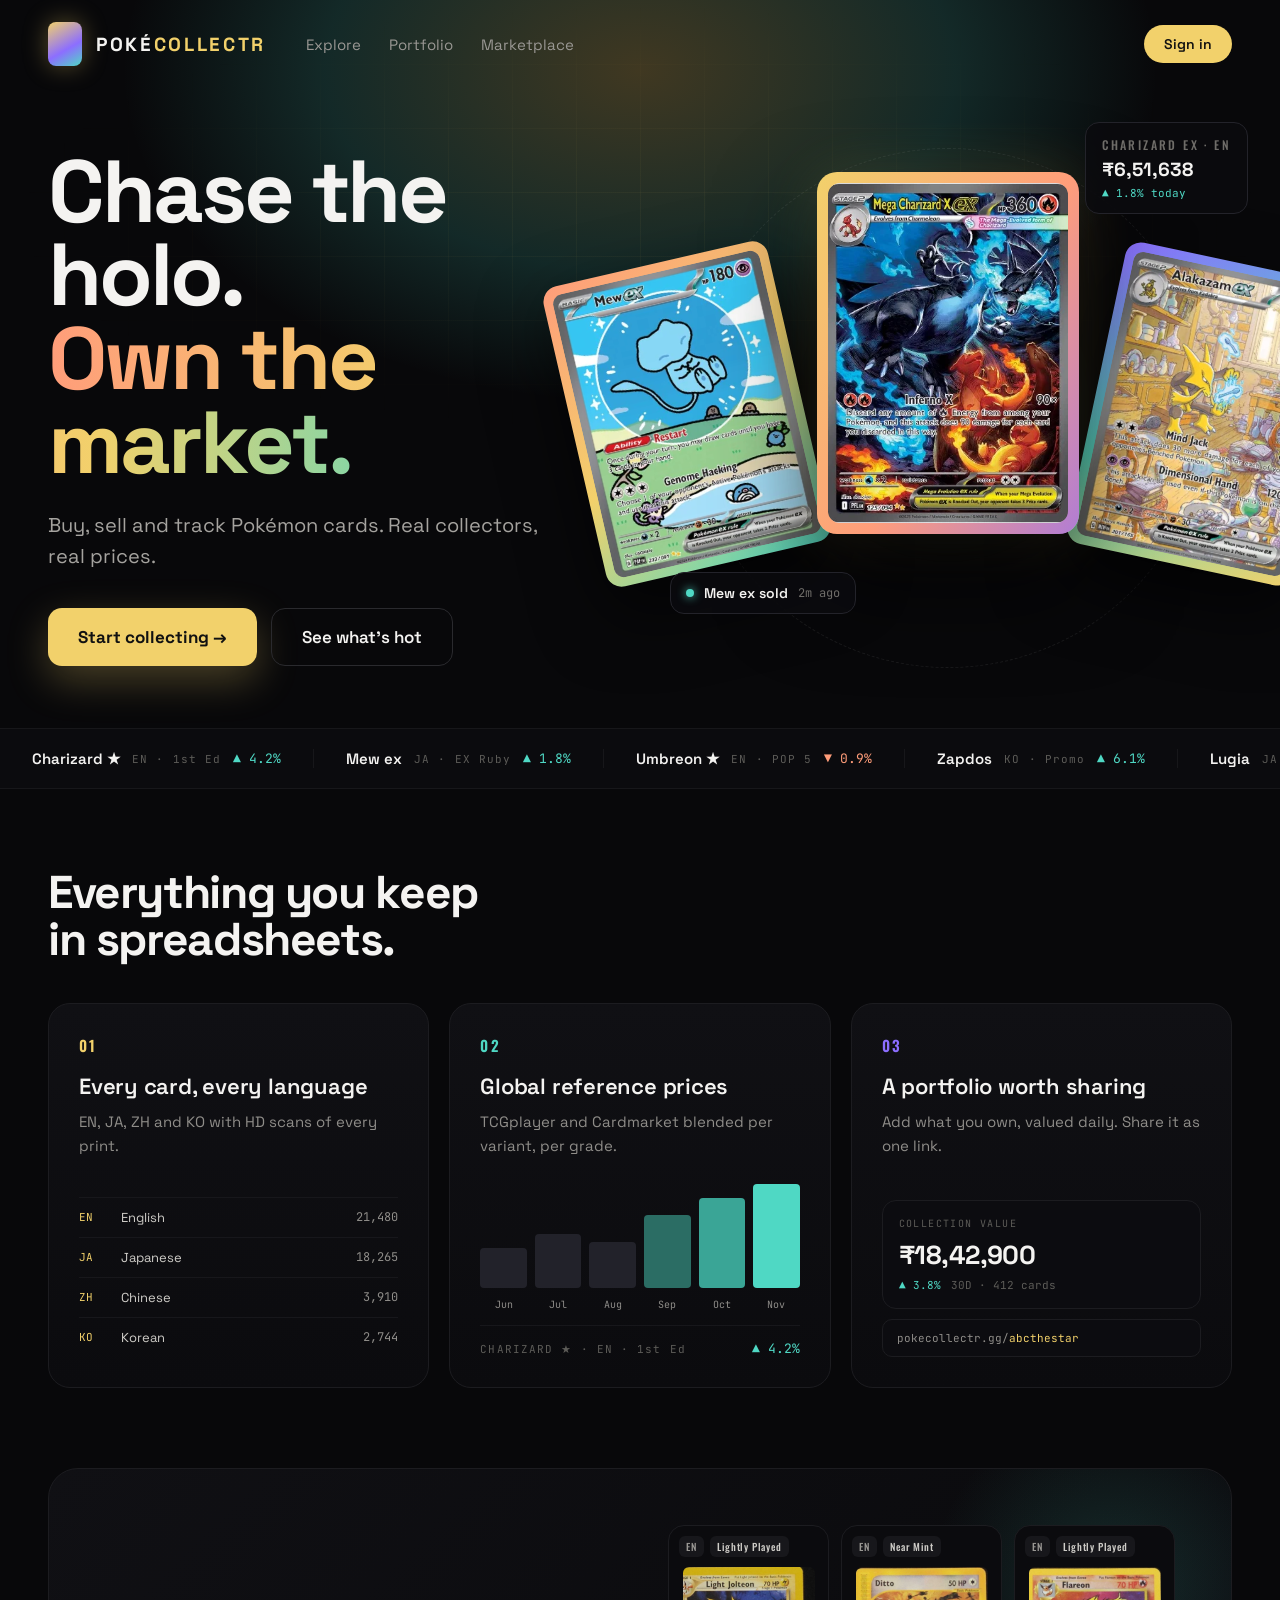
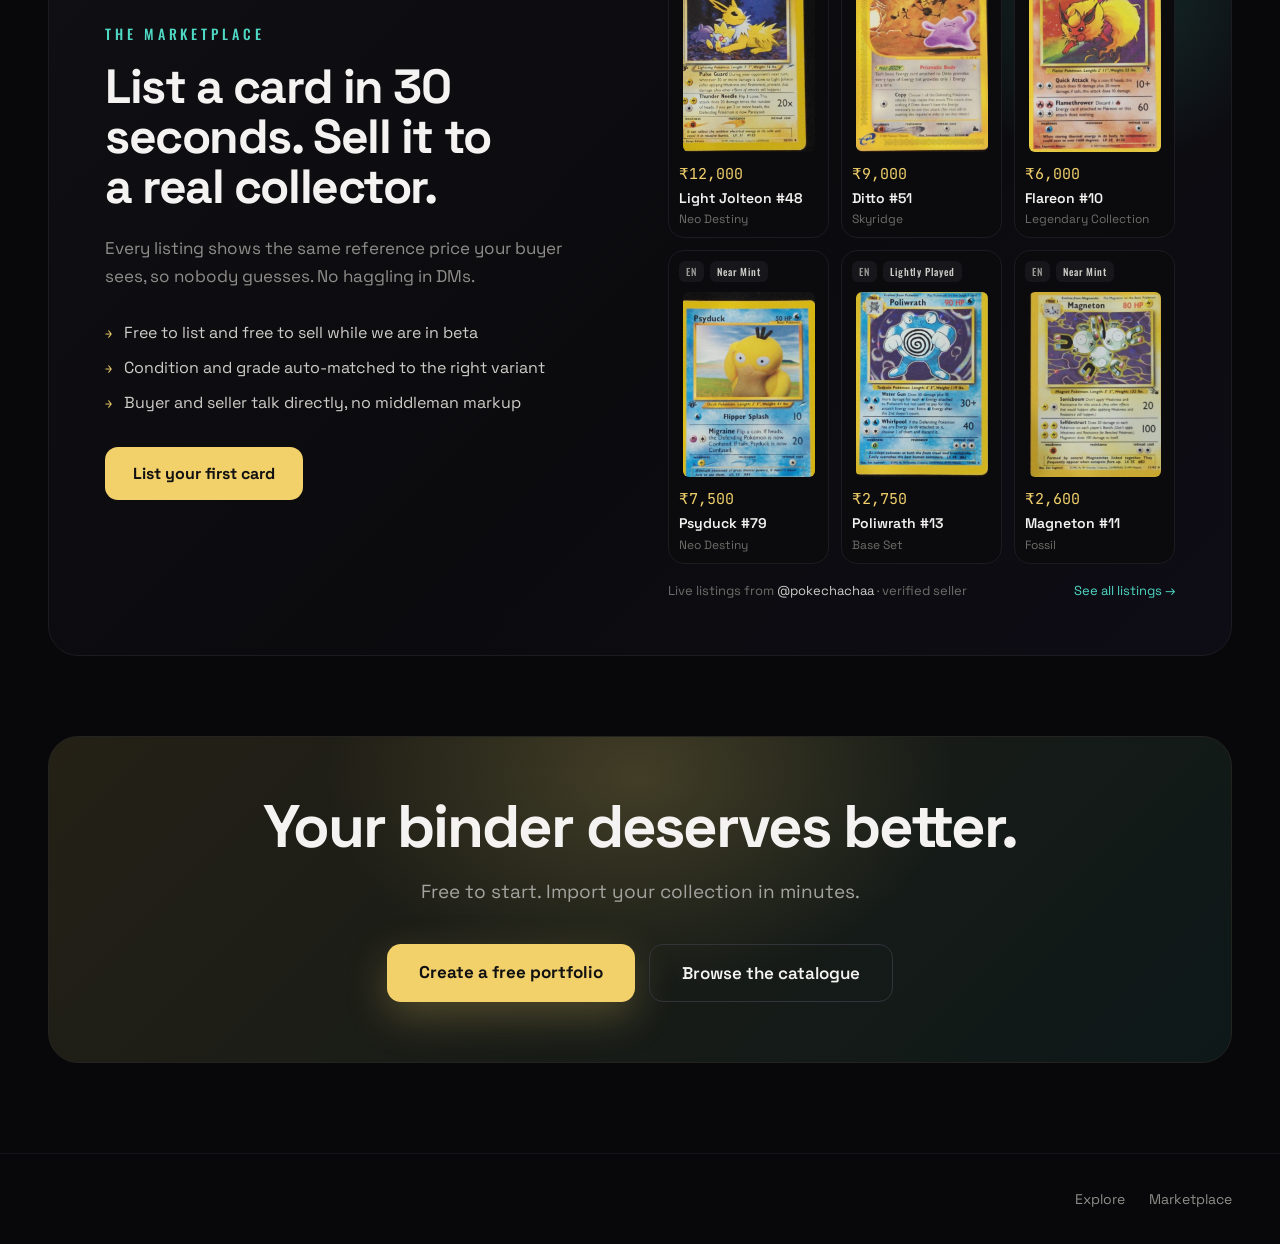
==== index.html @ d92ad9d3 "Add a redesigned Marketplace page and wire it into the site New marketplace.html/.css/.js: a signed-" ====
<!DOCTYPE html>
<html lang="en">
<head>
<meta charset="utf-8">
<meta name="viewport" content="width=device-width, initial-scale=1">
<title>PokéCollectr — Chase the holo. Own the market.</title>
<meta name="description" content="Buy, sell and track Pokémon cards. Real collectors, real prices.">
<link rel="preconnect" href="https://fonts.googleapis.com">
<link rel="preconnect" href="https://fonts.gstatic.com" crossorigin>
<link href="https://fonts.googleapis.com/css2?family=Space+Grotesk:wght@400;500;600;700&family=JetBrains+Mono:wght@400;500&family=Oswald:wght@400;500;600&display=swap" rel="stylesheet">
<link rel="stylesheet" href="styles.css">
</head>
<body>

<div class="page">

  <div class="hero-wrap">
    <div class="ambient-glow"></div>
    <div class="grid-overlay"></div>

    <header class="header">
      <div class="header-left">
        <a href="#explore" class="logo">
          <span class="logo-mark"></span>
          <span class="logo-text">POKÉ<span class="logo-accent">COLLECTR</span></span>
        </a>
        <nav class="nav">
          <a href="#explore" class="nav-link">Explore</a>
          <a href="#portfolio" class="nav-link">Portfolio</a>
          <a href="marketplace.html" class="nav-link">Marketplace</a>
        </nav>
      </div>
      <div class="header-right">
        <a href="marketplace.html" class="btn-signin">Sign in</a>
      </div>
    </header>

    <section class="hero">
      <div class="hero-copy">
        <h1 class="hero-title">
          Chase the holo.<br>
          <span class="holo-text">Own the market.</span>
        </h1>
        <p class="hero-tagline">Buy, sell and track Pokémon cards. Real collectors, real prices.</p>
        <div class="hero-ctas">
          <a href="marketplace.html" class="btn-hero-primary">Start collecting →</a>
          <a href="#pulse" class="btn-hero-secondary">See what's hot</a>
        </div>
      </div>

      <div class="hero-visual">
        <div class="hero-orb"></div>
        <div class="hero-ring"></div>

        <div class="card-fan">
          <div class="card-tilt card-left" data-tilt data-base="rotate(-13deg)">
            <div class="card-frame card-frame-left">
              <span class="card-sheen" data-sheen></span>
              <div class="card-art-wrap">
                <img class="card-art" src="assets/cards/mew-ex-hero-left.webp" alt="Mew ex card" loading="eager">
              </div>
            </div>
          </div>

          <div class="card-tilt card-right" data-tilt data-base="rotate(12deg)">
            <div class="card-frame card-frame-right">
              <span class="card-sheen" data-sheen></span>
              <div class="card-art-wrap">
                <img class="card-art" src="assets/cards/alakazam-ex-hero-right.webp" alt="Alakazam ex card" loading="eager">
              </div>
            </div>
          </div>

          <div class="card-tilt card-center" data-tilt data-base="">
            <div class="card-frame card-frame-center">
              <span class="card-sheen" data-sheen></span>
              <div class="card-art-wrap">
                <img class="card-art card-art-center" src="assets/cards/charizard-ex-hero-center.webp" alt="Mega Charizard X ex card" loading="eager">
              </div>
            </div>
          </div>
        </div>

        <div class="price-tile">
          <span class="price-tile-label">CHARIZARD EX · EN</span>
          <span class="price-tile-value">₹6,51,638</span>
          <span class="price-tile-delta up">▲ 1.8% today</span>
        </div>

        <div class="sold-tile">
          <span class="sold-dot"></span>
          <span class="sold-text">Mew ex sold</span>
          <span class="sold-time">2m ago</span>
        </div>
      </div>
    </section>
  </div>

  <section id="pulse" class="ticker-section">
    <div class="ticker-track">
      <div class="ticker-set">
        <div class="ticker-item"><span class="ticker-name">Charizard ★</span><span class="ticker-meta">EN · 1st Ed</span><span class="ticker-delta up">▲ 4.2%</span></div>
        <div class="ticker-item"><span class="ticker-name">Mew ex</span><span class="ticker-meta">JA · EX Ruby</span><span class="ticker-delta up">▲ 1.8%</span></div>
        <div class="ticker-item"><span class="ticker-name">Umbreon ★</span><span class="ticker-meta">EN · POP 5</span><span class="ticker-delta down">▼ 0.9%</span></div>
        <div class="ticker-item"><span class="ticker-name">Zapdos</span><span class="ticker-meta">KO · Promo</span><span class="ticker-delta up">▲ 6.1%</span></div>
        <div class="ticker-item"><span class="ticker-name">Lugia</span><span class="ticker-meta">JA · Neo</span><span class="ticker-delta up">▲ 2.4%</span></div>
        <div class="ticker-item"><span class="ticker-name">Alakazam ex</span><span class="ticker-meta">EN · EX Sandstorm</span><span class="ticker-delta down">▼ 1.3%</span></div>
        <div class="ticker-item"><span class="ticker-name">Blastoise</span><span class="ticker-meta">EN · Base</span><span class="ticker-delta up">▲ 3.0%</span></div>
        <div class="ticker-item"><span class="ticker-name">Snorlax</span><span class="ticker-meta">JA · Jungle</span><span class="ticker-delta up">▲ 0.7%</span></div>
      </div>
      <div class="ticker-set" aria-hidden="true">
        <div class="ticker-item"><span class="ticker-name">Charizard ★</span><span class="ticker-meta">EN · 1st Ed</span><span class="ticker-delta up">▲ 4.2%</span></div>
        <div class="ticker-item"><span class="ticker-name">Mew ex</span><span class="ticker-meta">JA · EX Ruby</span><span class="ticker-delta up">▲ 1.8%</span></div>
        <div class="ticker-item"><span class="ticker-name">Umbreon ★</span><span class="ticker-meta">EN · POP 5</span><span class="ticker-delta down">▼ 0.9%</span></div>
        <div class="ticker-item"><span class="ticker-name">Zapdos</span><span class="ticker-meta">KO · Promo</span><span class="ticker-delta up">▲ 6.1%</span></div>
        <div class="ticker-item"><span class="ticker-name">Lugia</span><span class="ticker-meta">JA · Neo</span><span class="ticker-delta up">▲ 2.4%</span></div>
        <div class="ticker-item"><span class="ticker-name">Alakazam ex</span><span class="ticker-meta">EN · EX Sandstorm</span><span class="ticker-delta down">▼ 1.3%</span></div>
        <div class="ticker-item"><span class="ticker-name">Blastoise</span><span class="ticker-meta">EN · Base</span><span class="ticker-delta up">▲ 3.0%</span></div>
        <div class="ticker-item"><span class="ticker-name">Snorlax</span><span class="ticker-meta">JA · Jungle</span><span class="ticker-delta up">▲ 0.7%</span></div>
      </div>
    </div>
  </section>

  <section id="explore" class="features-section">
    <h2 class="section-title">Everything you keep in spreadsheets.</h2>

    <div class="features-grid">
      <div class="feature-card">
        <div class="feature-num feature-num-gold">01</div>
        <h3 class="feature-title">Every card, every language</h3>
        <p class="feature-desc">EN, JA, ZH and KO with HD scans of every print.</p>
        <div class="feature-body">
          <div class="lang-table">
            <div class="lang-row">
              <span class="lang-code gold">EN</span>
              <span class="lang-name">English</span>
              <span class="lang-count">21,480</span>
            </div>
            <div class="lang-row">
              <span class="lang-code gold">JA</span>
              <span class="lang-name">Japanese</span>
              <span class="lang-count">18,265</span>
            </div>
            <div class="lang-row">
              <span class="lang-code gold">ZH</span>
              <span class="lang-name">Chinese</span>
              <span class="lang-count">3,910</span>
            </div>
            <div class="lang-row lang-row-last">
              <span class="lang-code gold">KO</span>
              <span class="lang-name">Korean</span>
              <span class="lang-count">2,744</span>
            </div>
          </div>
        </div>
      </div>

      <div class="feature-card">
        <div class="feature-num feature-num-teal">02</div>
        <h3 class="feature-title">Global reference prices</h3>
        <p class="feature-desc">TCGplayer and Cardmarket blended per variant, per grade.</p>
        <div class="feature-body">
          <div class="chart-bars">
            <div class="chart-bar" style="height:38%;background:#22222a"></div>
            <div class="chart-bar" style="height:52%;background:#22222a"></div>
            <div class="chart-bar" style="height:44%;background:#22222a"></div>
            <div class="chart-bar" style="height:70%;background:#2b6d64"></div>
            <div class="chart-bar" style="height:86%;background:#3aa596"></div>
            <div class="chart-bar" style="height:100%;background:#4fd8c4"></div>
          </div>
          <div class="chart-labels">
            <div class="chart-label">Jun</div>
            <div class="chart-label">Jul</div>
            <div class="chart-label">Aug</div>
            <div class="chart-label">Sep</div>
            <div class="chart-label">Oct</div>
            <div class="chart-label">Nov</div>
          </div>
          <div class="chart-footer">
            <span class="chart-footer-name">CHARIZARD ★ · EN · 1st Ed</span>
            <span class="chart-footer-delta up">▲ 4.2%</span>
          </div>
        </div>
      </div>

      <div id="portfolio" class="feature-card">
        <div class="feature-num feature-num-violet">03</div>
        <h3 class="feature-title">A portfolio worth sharing</h3>
        <p class="feature-desc">Add what you own, valued daily. Share it as one link.</p>
        <div class="feature-body">
          <div class="portfolio-value-card">
            <div class="portfolio-label">COLLECTION VALUE</div>
            <div class="portfolio-value">₹18,42,900</div>
            <div class="portfolio-meta">
              <span class="portfolio-delta up">▲ 3.8%</span>
              <span class="portfolio-period">30D · 412 cards</span>
            </div>
          </div>
          <div class="portfolio-link">pokecollectr.gg/<span class="portfolio-link-user">abcthestar</span></div>
        </div>
      </div>
    </div>
  </section>

  <section id="market" class="market-section">
    <div class="market-panel">
      <div class="market-glow"></div>
      <div class="market-grid">
        <div class="market-copy">
          <div class="market-eyebrow">THE MARKETPLACE</div>
          <h2 class="market-title">List a card in 30 seconds. Sell it to a real collector.</h2>
          <p class="market-desc">Every listing shows the same reference price your buyer sees, so nobody guesses. No haggling in DMs.</p>
          <div class="market-points">
            <div class="market-point"><span class="market-arrow">→</span><span class="market-point-text">Free to list and free to sell while we are in beta</span></div>
            <div class="market-point"><span class="market-arrow">→</span><span class="market-point-text">Condition and grade auto-matched to the right variant</span></div>
            <div class="market-point"><span class="market-arrow">→</span><span class="market-point-text">Buyer and seller talk directly, no middleman markup</span></div>
          </div>
          <a href="marketplace.html" class="btn-market-cta">List your first card</a>
        </div>

        <div class="market-listings">
          <div class="listings-grid">
            <a href="marketplace.html" class="listing-card">
              <div class="listing-chips">
                <span class="listing-chip">EN</span>
                <span class="listing-chip listing-chip-cond">Lightly Played</span>
              </div>
              <div class="listing-art-wrap"><img src="assets/cards/jolteon.png" alt="Light Jolteon #48" class="listing-art"></div>
              <div class="listing-price">₹12,000</div>
              <div class="listing-name">Light Jolteon #48</div>
              <div class="listing-set">Neo Destiny</div>
            </a>
            <a href="marketplace.html" class="listing-card">
              <div class="listing-chips">
                <span class="listing-chip">EN</span>
                <span class="listing-chip listing-chip-cond">Near Mint</span>
              </div>
              <div class="listing-art-wrap"><img src="assets/cards/ditto.png" alt="Ditto #51" class="listing-art"></div>
              <div class="listing-price">₹9,000</div>
              <div class="listing-name">Ditto #51</div>
              <div class="listing-set">Skyridge</div>
            </a>
            <a href="marketplace.html" class="listing-card">
              <div class="listing-chips">
                <span class="listing-chip">EN</span>
                <span class="listing-chip listing-chip-cond">Lightly Played</span>
              </div>
              <div class="listing-art-wrap"><img src="assets/cards/flareon.png" alt="Flareon #10" class="listing-art"></div>
              <div class="listing-price">₹6,000</div>
              <div class="listing-name">Flareon #10</div>
              <div class="listing-set">Legendary Collection</div>
            </a>
            <a href="marketplace.html" class="listing-card">
              <div class="listing-chips">
                <span class="listing-chip">EN</span>
                <span class="listing-chip listing-chip-cond">Near Mint</span>
              </div>
              <div class="listing-art-wrap"><img src="assets/cards/psyduck.png" alt="Psyduck #79" class="listing-art"></div>
              <div class="listing-price">₹7,500</div>
              <div class="listing-name">Psyduck #79</div>
              <div class="listing-set">Neo Destiny</div>
            </a>
            <a href="marketplace.html" class="listing-card">
              <div class="listing-chips">
                <span class="listing-chip">EN</span>
                <span class="listing-chip listing-chip-cond">Lightly Played</span>
              </div>
              <div class="listing-art-wrap"><img src="assets/cards/poliwrath.png" alt="Poliwrath #13" class="listing-art"></div>
              <div class="listing-price">₹2,750</div>
              <div class="listing-name">Poliwrath #13</div>
              <div class="listing-set">Base Set</div>
            </a>
            <a href="marketplace.html" class="listing-card">
              <div class="listing-chips">
                <span class="listing-chip">EN</span>
                <span class="listing-chip listing-chip-cond">Near Mint</span>
              </div>
              <div class="listing-art-wrap"><img src="assets/cards/magneton.png" alt="Magneton #11" class="listing-art"></div>
              <div class="listing-price">₹2,600</div>
              <div class="listing-name">Magneton #11</div>
              <div class="listing-set">Fossil</div>
            </a>
          </div>
          <div class="listings-footer">
            <span>Live listings from <span class="listings-seller">@pokechachaa</span> · verified seller</span>
            <a href="marketplace.html" class="listings-link">See all listings →</a>
          </div>
        </div>
      </div>
    </div>
  </section>

  <section class="closing-section">
    <div class="closing-panel">
      <div class="closing-glow"></div>
      <h2 class="closing-title">Your binder deserves better.</h2>
      <p class="closing-desc">Free to start. Import your collection in minutes.</p>
      <div class="closing-ctas">
        <a href="#market" class="btn-closing-primary">Create a free portfolio</a>
        <a href="#explore" class="btn-closing-secondary">Browse the catalogue</a>
      </div>
    </div>
  </section>

  <footer class="footer">
    <div class="footer-links">
      <a href="#explore" class="footer-link">Explore</a>
      <a href="marketplace.html" class="footer-link">Marketplace</a>
    </div>
  </footer>
</div>

<script src="script.js"></script>
</body>
</html>
---- styles.css ----
html, body { margin: 0; padding: 0; background: #08080a; }
* { box-sizing: border-box; }
a { color: #f2d16b; text-decoration: none; }
a:hover { color: #ffe89a; }
::selection { background: #f2d16b; color: #111; }

@keyframes holo { 0% { background-position: 0% 50%; } 100% { background-position: 200% 50%; } }
@keyframes marquee { 0% { transform: translateX(0); } 100% { transform: translateX(-50%); } }
@keyframes floaty { 0%, 100% { transform: translateY(0); } 50% { transform: translateY(-14px); } }
@keyframes glowpulse { 0%, 100% { opacity: .45; } 50% { opacity: .9; } }
@keyframes spinslow { 0% { transform: rotate(0deg); } 100% { transform: rotate(360deg); } }

.page {
  background: #08080a;
  color: #f4f3f1;
  font-family: 'Space Grotesk', Helvetica, sans-serif;
  min-height: 100vh;
  overflow-x: hidden;
}

/* ---------- hero wrap ---------- */

.hero-wrap { position: relative; overflow: hidden; padding-bottom: 40px; }

.ambient-glow {
  position: absolute; top: -380px; left: 50%; transform: translateX(-50%);
  width: 1400px; height: 900px;
  background: radial-gradient(closest-side, rgba(242, 209, 107, .24), rgba(79, 216, 196, .16) 45%, transparent 74%);
  animation: glowpulse 7s ease-in-out infinite;
  pointer-events: none;
}

.grid-overlay {
  position: absolute; inset: 0;
  background-image:
    linear-gradient(rgba(242, 209, 107, .05) 1px, transparent 1px),
    linear-gradient(90deg, rgba(242, 209, 107, .05) 1px, transparent 1px);
  background-size: 64px 64px;
  mask-image: radial-gradient(closest-side at 50% 30%, #000, transparent);
  pointer-events: none;
}

/* ---------- header ---------- */

.header {
  position: relative; display: flex; align-items: center; justify-content: space-between;
  gap: 24px; padding: 22px 48px; max-width: 1440px; margin: 0 auto;
}

.header-left { display: flex; align-items: center; gap: 40px; }

.logo { display: flex; align-items: center; gap: 14px; color: #f4f3f1; }

.logo-mark {
  display: block; width: 34px; height: 44px; border-radius: 8px; flex: 0 0 auto;
  background: linear-gradient(150deg, #f2d16b, #8c6eff 60%, #4fd8c4);
  box-shadow: 0 0 24px rgba(242, 209, 107, .35);
}

.logo-text { font-size: 19px; font-weight: 700; letter-spacing: .14em; }
.logo-accent { color: #f2d16b; }

.nav { display: flex; gap: 28px; font-size: 15px; }
.nav-link { color: #9a9894; }
.nav-link:hover { color: #ffffff; }

.header-right { display: flex; align-items: center; gap: 14px; }

.btn-signin {
  padding: 10px 20px; border-radius: 999px; background: #f2d16b; color: #111111;
  font-weight: 600; font-size: 14px;
}
.btn-signin:hover, .btn-hero-primary:hover, .btn-market-cta:hover, .btn-closing-primary:hover {
  background: #ffe89a; color: #111111;
}

/* ---------- hero ---------- */

.hero {
  position: relative; max-width: 1440px; margin: 0 auto; padding: 40px 48px 0;
  display: grid; grid-template-columns: repeat(auto-fit, minmax(440px, 1fr)); gap: 48px; align-items: center;
}

.hero-title {
  margin: 0; font-size: 88px; line-height: .95; letter-spacing: -.035em; font-weight: 700;
  text-wrap: balance;
}

.holo-text {
  background: linear-gradient(90deg, #ff9d7a, #f2d16b 30%, #4fd8c4 62%, #8c6eff);
  background-size: 200% 100%;
  -webkit-background-clip: text; background-clip: text; color: transparent;
  animation: holo 6s linear infinite;
}

.hero-tagline {
  margin: 26px 0 0; max-width: 520px; font-size: 20px; line-height: 1.55; color: #a5a39f;
  text-wrap: pretty;
}

.hero-ctas { display: flex; gap: 14px; margin-top: 36px; flex-wrap: wrap; }

.btn-hero-primary {
  display: inline-flex; align-items: center; gap: 10px; padding: 17px 30px; border-radius: 14px;
  background: #f2d16b; color: #111111; font-size: 17px; font-weight: 700;
  box-shadow: 0 14px 40px rgba(242, 209, 107, .28);
  transition: transform .2s ease;
}
.btn-hero-primary:hover { transform: translateY(-2px); }

.btn-hero-secondary {
  display: inline-flex; align-items: center; padding: 17px 30px; border-radius: 14px;
  border: 1px solid #2a2a2e; color: #f4f3f1; font-size: 17px; font-weight: 600;
}
.btn-hero-secondary:hover { border-color: #5b5b62; color: #ffffff; }

/* ---------- hero visual / card fan ---------- */

.hero-visual { position: relative; height: 560px; display: flex; align-items: center; justify-content: center; }

.hero-orb {
  position: absolute; width: 420px; height: 420px; border-radius: 999px;
  background: radial-gradient(closest-side, rgba(79, 216, 196, .24), transparent 70%);
  filter: blur(10px);
}

.hero-ring {
  position: absolute; width: 520px; height: 520px; border: 1px dashed rgba(255, 255, 255, .07);
  border-radius: 999px; animation: spinslow 60s linear infinite;
}

.card-fan { position: relative; width: 520px; height: 520px; perspective: 1200px; }

.card-tilt { position: absolute; transition: transform .35s ease; }
.card-left { left: -116px; top: 112px; width: 230px; transform: rotate(-13deg); }
.card-right { right: -116px; top: 112px; width: 230px; transform: rotate(12deg); }
.card-center { left: 50%; top: 24px; width: 262px; margin-left: -131px; animation: floaty 6s ease-in-out infinite; z-index: 3; }

.card-frame {
  position: relative; border-radius: 16px; padding: 9px;
  box-shadow: 0 30px 70px rgba(0, 0, 0, .65);
}
.card-frame-left { background: linear-gradient(150deg, #ff9d7a, #f2d16b, #4fd8c4); }
.card-frame-right { background: linear-gradient(150deg, #8c6eff, #4fd8c4, #f2d16b); }
.card-frame-center {
  border-radius: 20px; padding: 11px;
  background: linear-gradient(120deg, #f2d16b, #ff9d7a 25%, #8c6eff 55%, #4fd8c4);
  background-size: 220% 220%;
  animation: holo 7s linear infinite;
  box-shadow: 0 44px 100px rgba(0, 0, 0, .75), 0 0 60px rgba(242, 209, 107, .18);
}

.card-sheen {
  position: absolute; inset: 0; border-radius: 16px; pointer-events: none; opacity: 0;
  transition: opacity .3s ease;
  background: radial-gradient(220px circle at 50% 50%, rgba(255, 255, 255, .42), rgba(255, 255, 255, .06) 45%, transparent 70%);
  mix-blend-mode: soft-light;
}
.card-frame-center .card-sheen { border-radius: 20px; }

.card-art-wrap { position: relative; }
.card-art { display: block; width: 100%; height: 290px; object-fit: cover; border-radius: 10px; }
.card-art-center { height: 340px; border-radius: 12px; }

.price-tile {
  position: absolute; right: -16px; top: -6px; display: flex; flex-direction: column; gap: 4px;
  padding: 13px 16px; border-radius: 14px; border: 1px solid #23232a; background: rgba(11, 11, 14, .9);
  z-index: 4;
}
.price-tile-label { font-family: 'Oswald', sans-serif; font-weight: 500; font-size: 12px; letter-spacing: .2em; color: #6f6d69; }
.price-tile-value { font-size: 19px; font-weight: 700; }
.price-tile-delta { font-family: 'JetBrains Mono', monospace; font-size: 11px; }
.price-tile-delta.up { color: #4fd8c4; }

.sold-tile {
  position: absolute; left: 6px; bottom: 74px; display: flex; align-items: center; gap: 10px;
  padding: 11px 15px; border-radius: 14px; border: 1px solid #23232a; background: rgba(11, 11, 14, .9);
  animation: floaty 7s ease-in-out infinite; z-index: 4;
}
.sold-dot { width: 8px; height: 8px; border-radius: 99px; background: #4fd8c4; box-shadow: 0 0 10px #4fd8c4; }
.sold-text { font-size: 14px; font-weight: 600; }
.sold-time { font-family: 'JetBrains Mono', monospace; font-size: 12px; color: #6f6d69; }

/* ---------- ticker ---------- */

.ticker-section {
  position: relative; border-top: 1px solid #17171a; border-bottom: 1px solid #17171a;
  background: #0b0b0e; padding: 20px 0; overflow: hidden;
}
.ticker-track { display: flex; width: max-content; animation: marquee 38s linear infinite; }
.ticker-set { display: flex; }
.ticker-item {
  display: flex; align-items: center; gap: 12px; padding: 0 32px; border-right: 1px solid #17171a;
  white-space: nowrap;
}
.ticker-name { font-size: 15px; font-weight: 600; }
.ticker-meta { font-family: 'JetBrains Mono', monospace; font-size: 11px; letter-spacing: .1em; color: #5d5c58; }
.ticker-delta { font-family: 'JetBrains Mono', monospace; font-size: 13px; }
.ticker-delta.up { color: #4fd8c4; }
.ticker-delta.down { color: #ff9d7a; }

/* ---------- features ---------- */

.features-section { max-width: 1440px; margin: 0 auto; padding: 80px 48px 0; }

.section-title {
  margin: 0; font-size: 46px; line-height: 1.02; letter-spacing: -.03em; max-width: 560px;
  text-wrap: balance;
}

.features-grid {
  display: grid; grid-template-columns: repeat(auto-fit, minmax(280px, 1fr)); gap: 20px;
  margin-top: 40px; align-items: stretch;
}

.feature-card {
  display: flex; flex-direction: column; padding: 30px; border-radius: 22px; border: 1px solid #1c1c20;
  background: linear-gradient(180deg, #101014, #0b0b0e);
  transition: border-color .25s ease, transform .25s ease;
}
.feature-card:hover { border-color: #3a3a42; transform: translateY(-4px); }

.feature-num { font-family: 'Oswald', sans-serif; font-weight: 600; font-size: 15px; letter-spacing: .16em; }
.feature-num-gold { color: #f2d16b; }
.feature-num-teal { color: #4fd8c4; }
.feature-num-violet { color: #8c6eff; }

.feature-title { margin: 16px 0 10px; font-size: 22px; font-weight: 600; letter-spacing: -.01em; }
.feature-desc { margin: 0 0 26px; font-size: 15px; line-height: 1.6; color: #8f8d89; max-width: 34ch; }

.feature-body { margin-top: auto; display: flex; flex-direction: column; justify-content: flex-end; min-height: 170px; }

.lang-table { border-top: 1px solid #17171b; }
.lang-row { display: flex; align-items: center; gap: 12px; padding: 11px 0; border-bottom: 1px solid #17171b; }
.lang-row-last { border-bottom: none; }
.lang-code { width: 30px; font-family: 'JetBrains Mono', monospace; font-size: 11px; }
.lang-code.gold { color: #f2d16b; }
.lang-name { flex: 1; font-size: 13px; color: #cfcdc8; }
.lang-count { font-family: 'JetBrains Mono', monospace; font-size: 12px; color: #8f8d89; }

.chart-bars { display: flex; align-items: flex-end; gap: 8px; height: 104px; }
.chart-bar { flex: 1; border-radius: 4px; }
.chart-labels { display: flex; gap: 8px; margin-top: 10px; }
.chart-label { flex: 1; text-align: center; font-family: 'JetBrains Mono', monospace; font-size: 10px; color: #8f8d89; }
.chart-footer {
  display: flex; align-items: baseline; gap: 8px; margin-top: 14px; padding-top: 14px;
  border-top: 1px solid #17171b;
}
.chart-footer-name { font-family: 'JetBrains Mono', monospace; font-size: 11px; letter-spacing: .1em; color: #5d5c58; }
.chart-footer-delta { font-family: 'JetBrains Mono', monospace; font-size: 13px; }
.chart-footer-delta.up { margin-left: auto; color: #4fd8c4; }

.portfolio-value-card { padding: 16px; border-radius: 14px; background: #0c0c10; border: 1px solid #1c1c20; }
.portfolio-label { font-family: 'JetBrains Mono', monospace; font-size: 10px; letter-spacing: .14em; color: #5d5c58; }
.portfolio-value { margin-top: 8px; font-size: 26px; font-weight: 700; letter-spacing: -.02em; }
.portfolio-meta { display: flex; align-items: center; gap: 10px; margin-top: 6px; }
.portfolio-delta { font-family: 'JetBrains Mono', monospace; font-size: 11px; }
.portfolio-delta.up { color: #4fd8c4; }
.portfolio-period { font-family: 'JetBrains Mono', monospace; font-size: 11px; color: #5d5c58; }

.portfolio-link {
  margin-top: 10px; padding: 11px 14px; border-radius: 10px; background: #0c0c10; border: 1px solid #1c1c20;
  font-family: 'JetBrains Mono', monospace; font-size: 11px; color: #8f8d89;
}
.portfolio-link-user { color: #f2d16b; }

/* ---------- marketplace ---------- */

.market-section { max-width: 1440px; margin: 0 auto; padding: 80px 48px 0; }

.market-panel {
  position: relative; overflow: hidden; border-radius: 30px; border: 1px solid #1c1c20;
  background: linear-gradient(135deg, #101014, #0b0b0e 55%, #0e0d16); padding: 56px;
}
.market-glow {
  position: absolute; right: -140px; top: -140px; width: 520px; height: 520px;
  background: radial-gradient(closest-side, rgba(79, 216, 196, .16), transparent 70%);
  pointer-events: none;
}
.market-grid {
  position: relative; display: grid; grid-template-columns: repeat(auto-fit, minmax(380px, 1fr));
  gap: 56px; align-items: center;
}

.market-eyebrow { font-family: 'Oswald', sans-serif; font-weight: 500; font-size: 14px; letter-spacing: .28em; color: #4fd8c4; }
.market-title { margin: 18px 0 0; font-size: 48px; line-height: 1.04; letter-spacing: -.03em; text-wrap: balance; }
.market-desc { margin: 22px 0 0; font-size: 17px; line-height: 1.65; color: #8f8d89; max-width: 480px; }

.market-points { display: flex; flex-direction: column; gap: 14px; margin-top: 32px; }
.market-point { display: flex; gap: 12px; align-items: baseline; }
.market-arrow { font-family: 'JetBrains Mono', monospace; font-size: 12px; color: #f2d16b; }
.market-point-text { font-size: 16px; color: #cfcdc8; }

.btn-market-cta {
  display: inline-flex; margin-top: 34px; padding: 16px 28px; border-radius: 13px;
  background: #f2d16b; color: #111111; font-weight: 700; font-size: 16px;
}

.listings-grid { display: grid; grid-template-columns: repeat(auto-fit, minmax(150px, 1fr)); gap: 12px; }

.listing-card {
  display: flex; flex-direction: column; border-radius: 16px; border: 1px solid #1c1c20;
  background: #0b0b0e; padding: 10px; color: #f4f3f1;
  transition: border-color .2s ease, transform .2s ease;
}
.listing-card:hover { border-color: #3a3a42; transform: translateY(-3px); color: #f4f3f1; }

.listing-chips { display: flex; align-items: center; gap: 6px; }
.listing-chip {
  padding: 3px 7px; border-radius: 6px; background: #17171b; font-family: 'Oswald', sans-serif;
  font-weight: 500; font-size: 10px; letter-spacing: .12em; color: #9a9894;
}
.listing-chip-cond { letter-spacing: .08em; color: #cfcdc8; }

.listing-art-wrap { margin: 10px 0 12px; display: flex; justify-content: center; }
.listing-art { display: block; width: 100%; max-width: 132px; height: auto; border-radius: 6px; }

.listing-price { font-family: 'JetBrains Mono', monospace; font-size: 15px; color: #f2d16b; }
.listing-name { margin-top: 6px; font-size: 14px; font-weight: 600; line-height: 1.25; }
.listing-set {
  margin-top: 4px; font-size: 12px; color: #6f6d69; white-space: nowrap; overflow: hidden;
  text-overflow: ellipsis;
}

.listings-footer {
  display: flex; align-items: center; justify-content: space-between; gap: 16px; margin-top: 18px;
  font-size: 13px; color: #6f6d69;
}
.listings-seller { color: #cfcdc8; }
.listings-link { color: #4fd8c4; }
.listings-link:hover { color: #8ff0e2; }

/* ---------- closing CTA ---------- */

.closing-section { max-width: 1440px; margin: 0 auto; padding: 80px 48px 90px; }

.closing-panel {
  position: relative; overflow: hidden; border-radius: 30px; padding: 60px 56px; text-align: center;
  background: linear-gradient(135deg, rgba(242, 209, 107, .12), rgba(79, 216, 196, .08));
  border: 1px solid #23231f;
}
.closing-glow {
  position: absolute; left: 50%; top: -260px; transform: translateX(-50%); width: 900px; height: 600px;
  background: radial-gradient(closest-side, rgba(242, 209, 107, .18), transparent 70%);
  pointer-events: none;
}
.closing-title { position: relative; margin: 0; font-size: 60px; line-height: 1; letter-spacing: -.035em; }
.closing-desc { position: relative; margin: 20px auto 0; max-width: 520px; font-size: 19px; line-height: 1.55; color: #a5a39f; }
.closing-ctas { position: relative; display: flex; gap: 14px; justify-content: center; margin-top: 38px; flex-wrap: wrap; }

.btn-closing-primary {
  padding: 17px 32px; border-radius: 14px; background: #f2d16b; color: #111111;
  font-weight: 700; font-size: 17px;
  box-shadow: 0 14px 40px rgba(242, 209, 107, .25);
}
.btn-closing-secondary {
  padding: 17px 32px; border-radius: 14px; border: 1px solid #33333a; color: #f4f3f1;
  font-weight: 600; font-size: 17px;
}
.btn-closing-secondary:hover { border-color: #666666; color: #ffffff; }

/* ---------- footer ---------- */

.footer {
  border-top: 1px solid #16161a; padding: 36px 48px; max-width: 1440px; margin: 0 auto;
  display: flex; justify-content: flex-end; align-items: center; gap: 24px; flex-wrap: wrap;
}
.footer-links { display: flex; gap: 24px; font-size: 14px; }
.footer-link { color: #8f8d89; }
.footer-link:hover { color: #ffffff; }

/* ========================================================= */
/* Responsive: tablet — stack the two-column grids            */
/* ========================================================= */

@media (max-width: 900px) {
  .header { padding: 20px 32px; }
  .hero { grid-template-columns: 1fr; padding: 32px 32px 0; gap: 36px; }
  .hero-title { font-size: 64px; }
  .features-section { padding: 64px 32px 0; }
  .market-section { padding: 64px 32px 0; }
  .market-panel { padding: 40px; }
  .market-grid { grid-template-columns: 1fr; gap: 40px; }
  .closing-section { padding: 64px 32px 76px; }
}

/* ========================================================= */
/* Responsive: phone — scale the card fan, tighten spacing     */
/* ========================================================= */

@media (max-width: 560px) {
  .header { flex-wrap: wrap; padding: 16px 18px; gap: 14px 0; }
  .header-left { display: contents; }
  .logo { order: 1; }
  .header-right { order: 2; }
  .logo-mark { width: 28px; height: 36px; }
  .logo-text { font-size: 15px; }
  .nav { order: 3; width: 100%; gap: 14px; font-size: 13px; }
  .btn-signin { padding: 9px 16px; font-size: 13px; }

  .hero { padding: 24px 18px 0; gap: 28px; }
  .hero-title { font-size: 40px; line-height: .98; }
  .hero-tagline { font-size: 16px; margin-top: 18px; max-width: 100%; }
  .hero-ctas { margin-top: 24px; }
  .btn-hero-primary, .btn-hero-secondary { padding: 14px 22px; font-size: 15px; }

  .hero-visual { height: 300px; }
  .hero-orb { width: 220px; height: 220px; }
  .hero-ring { width: 280px; height: 280px; }

  .card-fan { width: 280px; height: 280px; }
  .card-left { left: -56px; top: 58px; width: 118px; }
  .card-right { right: -56px; top: 58px; width: 118px; }
  .card-center { top: 10px; width: 134px; margin-left: -67px; }
  .card-frame { padding: 6px; border-radius: 11px; }
  .card-frame-center { padding: 7px; border-radius: 14px; }
  .card-art { height: 150px; border-radius: 7px; }
  .card-art-center { height: 176px; border-radius: 8px; }

  .price-tile { right: -4px; top: -8px; padding: 9px 11px; gap: 3px; }
  .price-tile-label { font-size: 10px; }
  .price-tile-value { font-size: 15px; }
  .price-tile-delta { font-size: 10px; }

  .sold-tile { left: 0; bottom: 34px; padding: 8px 11px; gap: 7px; }
  .sold-dot { width: 7px; height: 7px; }
  .sold-text { font-size: 12px; }
  .sold-time { font-size: 10px; }

  .ticker-item { padding: 0 20px; gap: 10px; }
  .ticker-name { font-size: 13px; }
  .ticker-meta { font-size: 10px; }
  .ticker-delta { font-size: 12px; }

  .features-section { padding: 48px 18px 0; }
  .section-title { font-size: 30px; }
  .features-grid { grid-template-columns: 1fr; gap: 16px; margin-top: 28px; }
  .feature-card { padding: 22px; }

  .market-section { padding: 48px 18px 0; }
  .market-panel { padding: 26px 20px; border-radius: 22px; }
  .market-title { font-size: 30px; }
  .market-desc { font-size: 15px; }
  .btn-market-cta { padding: 14px 22px; font-size: 15px; margin-top: 24px; }
  .listings-grid { grid-template-columns: repeat(auto-fit, minmax(120px, 1fr)); gap: 10px; }
  .listings-footer { flex-direction: column; align-items: flex-start; gap: 8px; }

  .closing-section { padding: 48px 18px 64px; }
  .closing-panel { padding: 40px 22px; border-radius: 22px; }
  .closing-title { font-size: 34px; }
  .closing-desc { font-size: 16px; }
  .closing-ctas { margin-top: 26px; }
  .btn-closing-primary, .btn-closing-secondary { padding: 14px 24px; font-size: 15px; }

  .footer { padding: 28px 18px; }
}
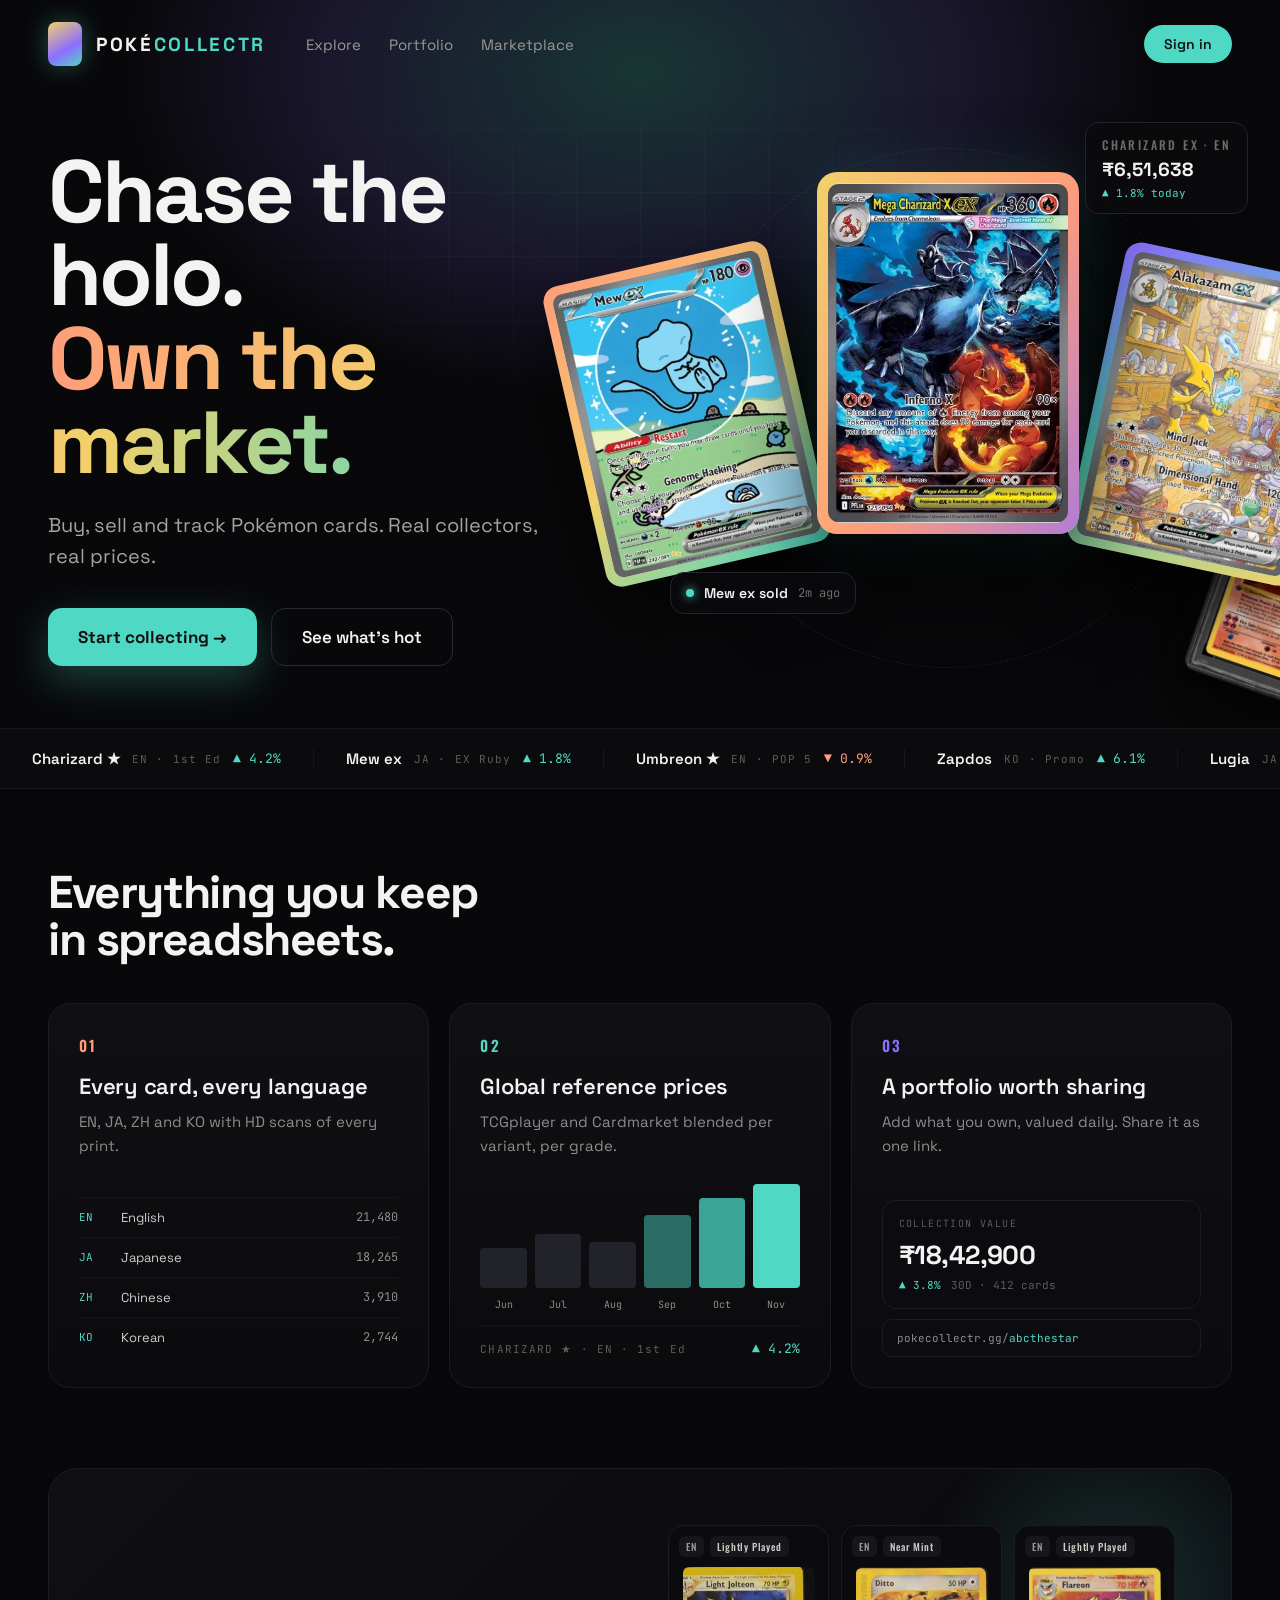
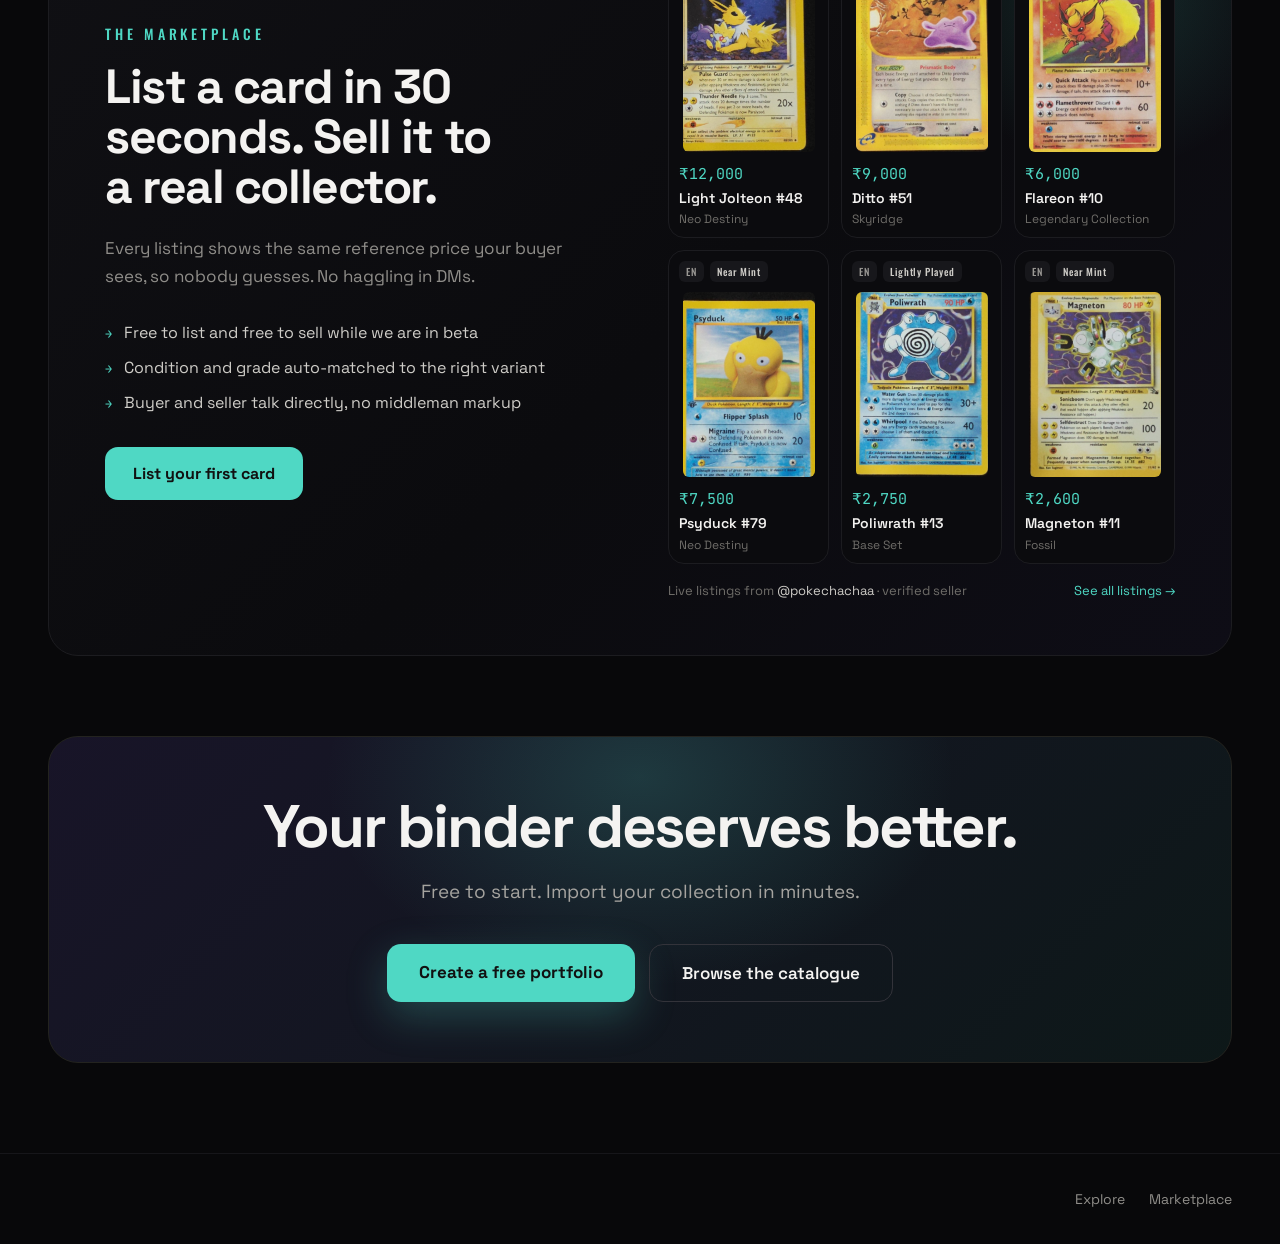
==== commit bdac3dab: "Add the 1999 Base Set Charizard PSA slab to the hero fan A 4th card, added (not replacing any of the" ====
--- a/index.html
+++ b/index.html
@@ -3,8 +3,9 @@
 <head>
 <meta charset="utf-8">
 <meta name="viewport" content="width=device-width, initial-scale=1">
-<title>PokéCollectr — Chase the holo. Own the market.</title>
+<title>PokéCollectr · Chase the holo. Own the market.</title>
 <meta name="description" content="Buy, sell and track Pokémon cards. Real collectors, real prices.">
+<link rel="icon" type="image/svg+xml" href="assets/icons/favicon.svg">
 <link rel="preconnect" href="https://fonts.googleapis.com">
 <link rel="preconnect" href="https://fonts.gstatic.com" crossorigin>
 <link href="https://fonts.googleapis.com/css2?family=Space+Grotesk:wght@400;500;600;700&family=JetBrains+Mono:wght@400;500&family=Oswald:wght@400;500;600&display=swap" rel="stylesheet">
@@ -53,6 +54,10 @@
         <div class="hero-ring"></div>
 
         <div class="card-fan">
+          <div class="card-tilt grail-card" data-tilt data-base="rotate(-24deg)">
+            <img class="grail-art" src="assets/cards/1999-pokemon-game-4-charizard-holo-gem-mt-10-1st-edition-94242.webp" alt="1999 Pokémon Game Charizard, Holo, 1st Edition, PSA 10 Gem Mint">
+          </div>
+
           <div class="card-tilt card-left" data-tilt data-base="rotate(-13deg)">
             <div class="card-frame card-frame-left">
               <span class="card-sheen" data-sheen></span>
--- a/styles.css
+++ b/styles.css
@@ -1,8 +1,8 @@
 html, body { margin: 0; padding: 0; background: #08080a; }
 * { box-sizing: border-box; }
-a { color: #f2d16b; text-decoration: none; }
-a:hover { color: #ffe89a; }
-::selection { background: #f2d16b; color: #111; }
+a { color: #4fd8c4; text-decoration: none; }
+a:hover { color: #8ff0e2; }
+::selection { background: #4fd8c4; color: #111; }
 
 @keyframes holo { 0% { background-position: 0% 50%; } 100% { background-position: 200% 50%; } }
 @keyframes marquee { 0% { transform: translateX(0); } 100% { transform: translateX(-50%); } }
@@ -25,7 +25,7 @@
 .ambient-glow {
   position: absolute; top: -380px; left: 50%; transform: translateX(-50%);
   width: 1400px; height: 900px;
-  background: radial-gradient(closest-side, rgba(242, 209, 107, .24), rgba(79, 216, 196, .16) 45%, transparent 74%);
+  background: radial-gradient(closest-side, rgba(79, 216, 196, .22), rgba(140, 110, 255, .14) 45%, transparent 74%);
   animation: glowpulse 7s ease-in-out infinite;
   pointer-events: none;
 }
@@ -33,8 +33,8 @@
 .grid-overlay {
   position: absolute; inset: 0;
   background-image:
-    linear-gradient(rgba(242, 209, 107, .05) 1px, transparent 1px),
-    linear-gradient(90deg, rgba(242, 209, 107, .05) 1px, transparent 1px);
+    linear-gradient(rgba(79, 216, 196, .05) 1px, transparent 1px),
+    linear-gradient(90deg, rgba(79, 216, 196, .05) 1px, transparent 1px);
   background-size: 64px 64px;
   mask-image: radial-gradient(closest-side at 50% 30%, #000, transparent);
   pointer-events: none;
@@ -54,11 +54,11 @@
 .logo-mark {
   display: block; width: 34px; height: 44px; border-radius: 8px; flex: 0 0 auto;
   background: linear-gradient(150deg, #f2d16b, #8c6eff 60%, #4fd8c4);
-  box-shadow: 0 0 24px rgba(242, 209, 107, .35);
+  box-shadow: 0 0 24px rgba(79, 216, 196, .35);
 }
 
 .logo-text { font-size: 19px; font-weight: 700; letter-spacing: .14em; }
-.logo-accent { color: #f2d16b; }
+.logo-accent { color: #4fd8c4; }
 
 .nav { display: flex; gap: 28px; font-size: 15px; }
 .nav-link { color: #9a9894; }
@@ -67,11 +67,11 @@
 .header-right { display: flex; align-items: center; gap: 14px; }
 
 .btn-signin {
-  padding: 10px 20px; border-radius: 999px; background: #f2d16b; color: #111111;
+  padding: 10px 20px; border-radius: 999px; background: #4fd8c4; color: #111111;
   font-weight: 600; font-size: 14px;
 }
 .btn-signin:hover, .btn-hero-primary:hover, .btn-market-cta:hover, .btn-closing-primary:hover {
-  background: #ffe89a; color: #111111;
+  background: #8ff0e2; color: #111111;
 }
 
 /* ---------- hero ---------- */
@@ -102,8 +102,8 @@
 
 .btn-hero-primary {
   display: inline-flex; align-items: center; gap: 10px; padding: 17px 30px; border-radius: 14px;
-  background: #f2d16b; color: #111111; font-size: 17px; font-weight: 700;
-  box-shadow: 0 14px 40px rgba(242, 209, 107, .28);
+  background: #4fd8c4; color: #111111; font-size: 17px; font-weight: 700;
+  box-shadow: 0 14px 40px rgba(79, 216, 196, .28);
   transition: transform .2s ease;
 }
 .btn-hero-primary:hover { transform: translateY(-2px); }
@@ -135,6 +135,11 @@
 .card-left { left: -116px; top: 112px; width: 230px; transform: rotate(-13deg); }
 .card-right { right: -116px; top: 112px; width: 230px; transform: rotate(12deg); }
 .card-center { left: 50%; top: 24px; width: 262px; margin-left: -131px; animation: floaty 6s ease-in-out infinite; z-index: 3; }
+.grail-card { right: -160px; top: 300px; width: 150px; z-index: 0; transform: rotate(19deg); }
+.grail-art {
+  display: block; width: 100%; height: auto; border-radius: 12px;
+  box-shadow: 0 30px 70px rgba(0, 0, 0, .65); border: 1px solid rgba(255, 255, 255, .06);
+}
 
 .card-frame {
   position: relative; border-radius: 16px; padding: 9px;
@@ -147,7 +152,7 @@
   background: linear-gradient(120deg, #f2d16b, #ff9d7a 25%, #8c6eff 55%, #4fd8c4);
   background-size: 220% 220%;
   animation: holo 7s linear infinite;
-  box-shadow: 0 44px 100px rgba(0, 0, 0, .75), 0 0 60px rgba(242, 209, 107, .18);
+  box-shadow: 0 44px 100px rgba(0, 0, 0, .75), 0 0 60px rgba(79, 216, 196, .18);
 }
 
 .card-sheen {
@@ -221,7 +226,7 @@
 .feature-card:hover { border-color: #3a3a42; transform: translateY(-4px); }
 
 .feature-num { font-family: 'Oswald', sans-serif; font-weight: 600; font-size: 15px; letter-spacing: .16em; }
-.feature-num-gold { color: #f2d16b; }
+.feature-num-gold { color: #ff9d7a; }
 .feature-num-teal { color: #4fd8c4; }
 .feature-num-violet { color: #8c6eff; }
 
@@ -234,7 +239,7 @@
 .lang-row { display: flex; align-items: center; gap: 12px; padding: 11px 0; border-bottom: 1px solid #17171b; }
 .lang-row-last { border-bottom: none; }
 .lang-code { width: 30px; font-family: 'JetBrains Mono', monospace; font-size: 11px; }
-.lang-code.gold { color: #f2d16b; }
+.lang-code.gold { color: #4fd8c4; }
 .lang-name { flex: 1; font-size: 13px; color: #cfcdc8; }
 .lang-count { font-family: 'JetBrains Mono', monospace; font-size: 12px; color: #8f8d89; }
 
@@ -262,7 +267,7 @@
   margin-top: 10px; padding: 11px 14px; border-radius: 10px; background: #0c0c10; border: 1px solid #1c1c20;
   font-family: 'JetBrains Mono', monospace; font-size: 11px; color: #8f8d89;
 }
-.portfolio-link-user { color: #f2d16b; }
+.portfolio-link-user { color: #4fd8c4; }
 
 /* ---------- marketplace ---------- */
 
@@ -288,12 +293,12 @@
 
 .market-points { display: flex; flex-direction: column; gap: 14px; margin-top: 32px; }
 .market-point { display: flex; gap: 12px; align-items: baseline; }
-.market-arrow { font-family: 'JetBrains Mono', monospace; font-size: 12px; color: #f2d16b; }
+.market-arrow { font-family: 'JetBrains Mono', monospace; font-size: 12px; color: #4fd8c4; }
 .market-point-text { font-size: 16px; color: #cfcdc8; }
 
 .btn-market-cta {
   display: inline-flex; margin-top: 34px; padding: 16px 28px; border-radius: 13px;
-  background: #f2d16b; color: #111111; font-weight: 700; font-size: 16px;
+  background: #4fd8c4; color: #111111; font-weight: 700; font-size: 16px;
 }
 
 .listings-grid { display: grid; grid-template-columns: repeat(auto-fit, minmax(150px, 1fr)); gap: 12px; }
@@ -315,7 +320,7 @@
 .listing-art-wrap { margin: 10px 0 12px; display: flex; justify-content: center; }
 .listing-art { display: block; width: 100%; max-width: 132px; height: auto; border-radius: 6px; }
 
-.listing-price { font-family: 'JetBrains Mono', monospace; font-size: 15px; color: #f2d16b; }
+.listing-price { font-family: 'JetBrains Mono', monospace; font-size: 15px; color: #4fd8c4; }
 .listing-name { margin-top: 6px; font-size: 14px; font-weight: 600; line-height: 1.25; }
 .listing-set {
   margin-top: 4px; font-size: 12px; color: #6f6d69; white-space: nowrap; overflow: hidden;
@@ -336,12 +341,12 @@
 
 .closing-panel {
   position: relative; overflow: hidden; border-radius: 30px; padding: 60px 56px; text-align: center;
-  background: linear-gradient(135deg, rgba(242, 209, 107, .12), rgba(79, 216, 196, .08));
+  background: linear-gradient(135deg, rgba(140, 110, 255, .12), rgba(79, 216, 196, .08));
   border: 1px solid #23231f;
 }
 .closing-glow {
   position: absolute; left: 50%; top: -260px; transform: translateX(-50%); width: 900px; height: 600px;
-  background: radial-gradient(closest-side, rgba(242, 209, 107, .18), transparent 70%);
+  background: radial-gradient(closest-side, rgba(79, 216, 196, .18), transparent 70%);
   pointer-events: none;
 }
 .closing-title { position: relative; margin: 0; font-size: 60px; line-height: 1; letter-spacing: -.035em; }
@@ -349,9 +354,9 @@
 .closing-ctas { position: relative; display: flex; gap: 14px; justify-content: center; margin-top: 38px; flex-wrap: wrap; }
 
 .btn-closing-primary {
-  padding: 17px 32px; border-radius: 14px; background: #f2d16b; color: #111111;
+  padding: 17px 32px; border-radius: 14px; background: #4fd8c4; color: #111111;
   font-weight: 700; font-size: 17px;
-  box-shadow: 0 14px 40px rgba(242, 209, 107, .25);
+  box-shadow: 0 14px 40px rgba(79, 216, 196, .25);
 }
 .btn-closing-secondary {
   padding: 17px 32px; border-radius: 14px; border: 1px solid #33333a; color: #f4f3f1;
@@ -412,6 +417,8 @@
   .card-left { left: -56px; top: 58px; width: 118px; }
   .card-right { right: -56px; top: 58px; width: 118px; }
   .card-center { top: 10px; width: 134px; margin-left: -67px; }
+  .grail-card { right: -92px; top: 161px; width: 94px; }
+  .grail-art { border-radius: 7px; }
   .card-frame { padding: 6px; border-radius: 11px; }
   .card-frame-center { padding: 7px; border-radius: 14px; }
   .card-art { height: 150px; border-radius: 7px; }
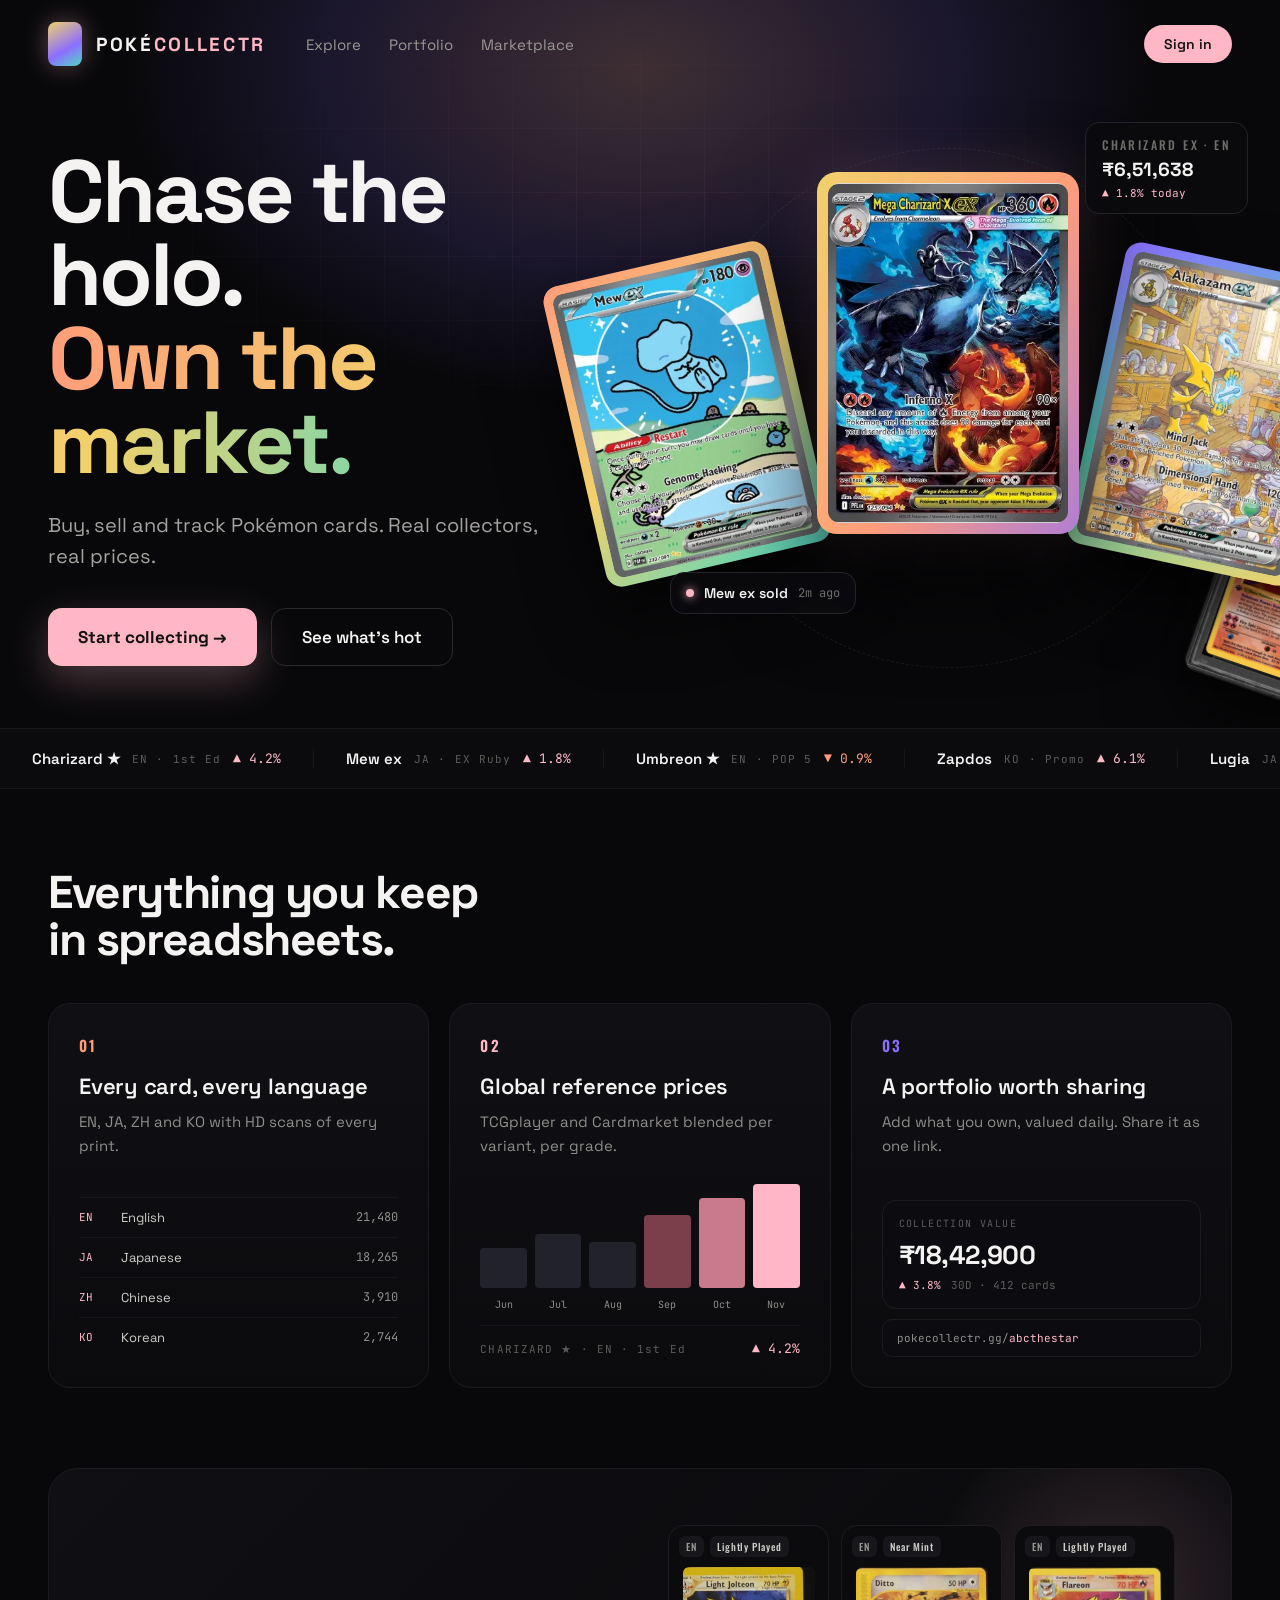
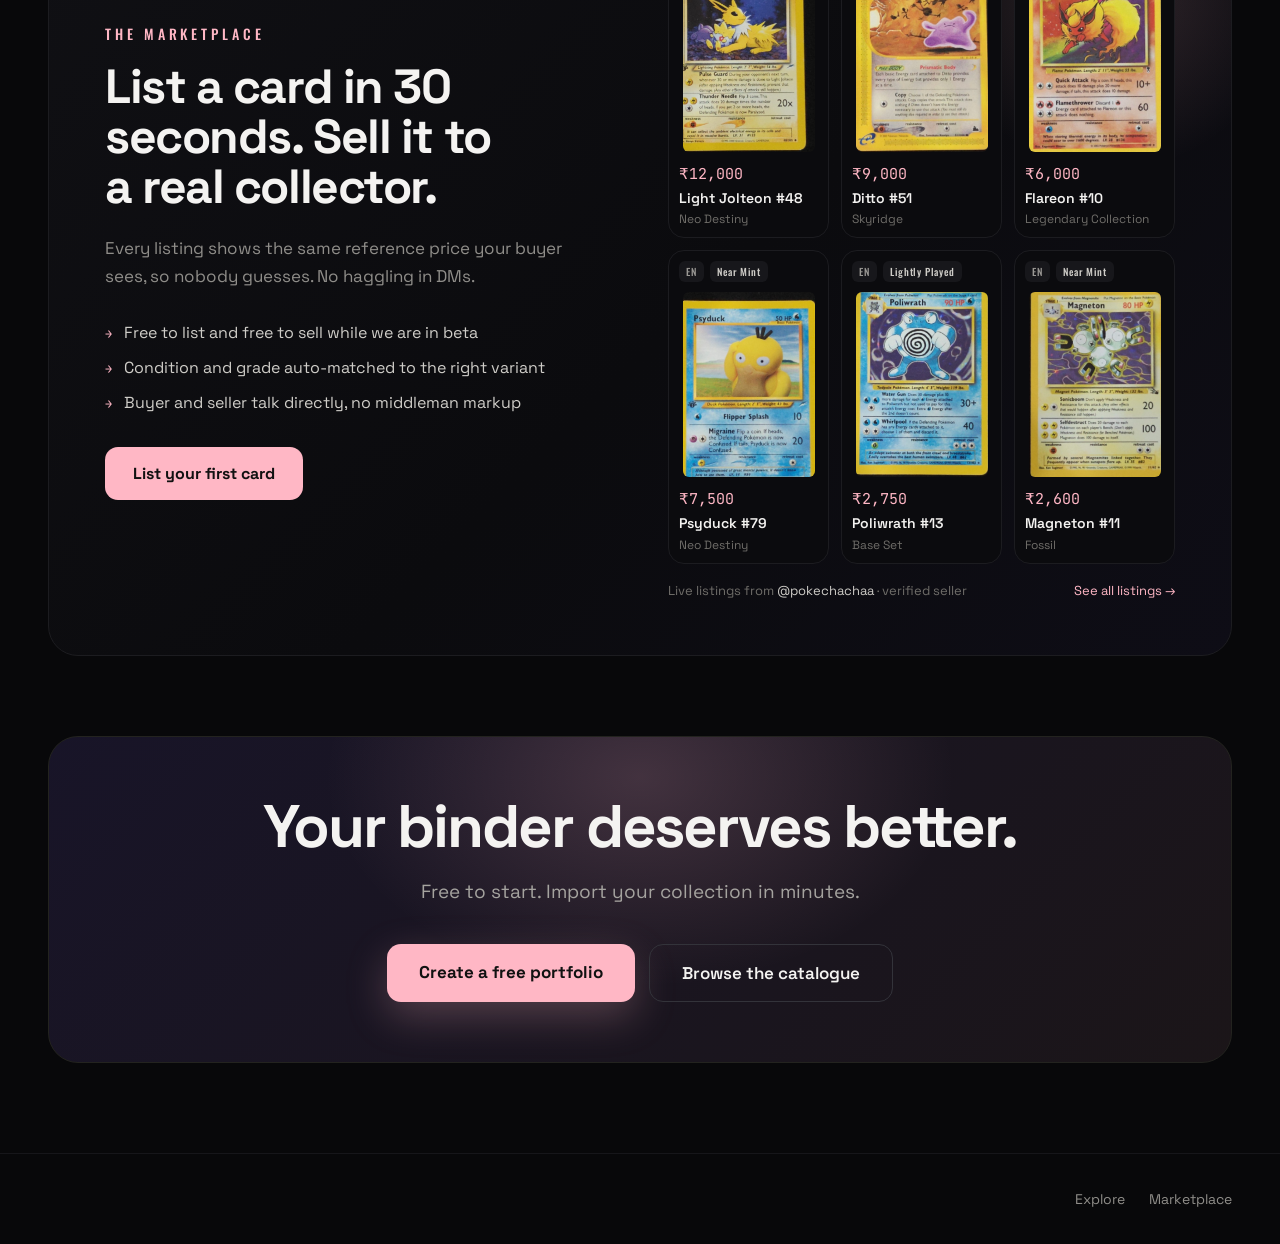
==== commit e1c4de0c: "Swap primary accent from teal to cherry blossom pink Same scope as the earlier gold-to-teal swap: ev" ====
--- a/index.html
+++ b/index.html
@@ -169,9 +169,9 @@
             <div class="chart-bar" style="height:38%;background:#22222a"></div>
             <div class="chart-bar" style="height:52%;background:#22222a"></div>
             <div class="chart-bar" style="height:44%;background:#22222a"></div>
-            <div class="chart-bar" style="height:70%;background:#2b6d64"></div>
-            <div class="chart-bar" style="height:86%;background:#3aa596"></div>
-            <div class="chart-bar" style="height:100%;background:#4fd8c4"></div>
+            <div class="chart-bar" style="height:70%;background:#7a3f4a"></div>
+            <div class="chart-bar" style="height:86%;background:#c97b8c"></div>
+            <div class="chart-bar" style="height:100%;background:#FFB7C5"></div>
           </div>
           <div class="chart-labels">
             <div class="chart-label">Jun</div>
--- a/styles.css
+++ b/styles.css
@@ -1,8 +1,8 @@
 html, body { margin: 0; padding: 0; background: #08080a; }
 * { box-sizing: border-box; }
-a { color: #4fd8c4; text-decoration: none; }
-a:hover { color: #8ff0e2; }
-::selection { background: #4fd8c4; color: #111; }
+a { color: #FFB7C5; text-decoration: none; }
+a:hover { color: #FFD6E0; }
+::selection { background: #FFB7C5; color: #111; }
 
 @keyframes holo { 0% { background-position: 0% 50%; } 100% { background-position: 200% 50%; } }
 @keyframes marquee { 0% { transform: translateX(0); } 100% { transform: translateX(-50%); } }
@@ -25,7 +25,7 @@
 .ambient-glow {
   position: absolute; top: -380px; left: 50%; transform: translateX(-50%);
   width: 1400px; height: 900px;
-  background: radial-gradient(closest-side, rgba(79, 216, 196, .22), rgba(140, 110, 255, .14) 45%, transparent 74%);
+  background: radial-gradient(closest-side, rgba(255, 183, 197, .22), rgba(140, 110, 255, .14) 45%, transparent 74%);
   animation: glowpulse 7s ease-in-out infinite;
   pointer-events: none;
 }
@@ -33,8 +33,8 @@
 .grid-overlay {
   position: absolute; inset: 0;
   background-image:
-    linear-gradient(rgba(79, 216, 196, .05) 1px, transparent 1px),
-    linear-gradient(90deg, rgba(79, 216, 196, .05) 1px, transparent 1px);
+    linear-gradient(rgba(255, 183, 197, .05) 1px, transparent 1px),
+    linear-gradient(90deg, rgba(255, 183, 197, .05) 1px, transparent 1px);
   background-size: 64px 64px;
   mask-image: radial-gradient(closest-side at 50% 30%, #000, transparent);
   pointer-events: none;
@@ -54,11 +54,11 @@
 .logo-mark {
   display: block; width: 34px; height: 44px; border-radius: 8px; flex: 0 0 auto;
   background: linear-gradient(150deg, #f2d16b, #8c6eff 60%, #4fd8c4);
-  box-shadow: 0 0 24px rgba(79, 216, 196, .35);
+  box-shadow: 0 0 24px rgba(255, 183, 197, .35);
 }
 
 .logo-text { font-size: 19px; font-weight: 700; letter-spacing: .14em; }
-.logo-accent { color: #4fd8c4; }
+.logo-accent { color: #FFB7C5; }
 
 .nav { display: flex; gap: 28px; font-size: 15px; }
 .nav-link { color: #9a9894; }
@@ -67,11 +67,11 @@
 .header-right { display: flex; align-items: center; gap: 14px; }
 
 .btn-signin {
-  padding: 10px 20px; border-radius: 999px; background: #4fd8c4; color: #111111;
+  padding: 10px 20px; border-radius: 999px; background: #FFB7C5; color: #111111;
   font-weight: 600; font-size: 14px;
 }
 .btn-signin:hover, .btn-hero-primary:hover, .btn-market-cta:hover, .btn-closing-primary:hover {
-  background: #8ff0e2; color: #111111;
+  background: #FFD6E0; color: #111111;
 }
 
 /* ---------- hero ---------- */
@@ -102,8 +102,8 @@
 
 .btn-hero-primary {
   display: inline-flex; align-items: center; gap: 10px; padding: 17px 30px; border-radius: 14px;
-  background: #4fd8c4; color: #111111; font-size: 17px; font-weight: 700;
-  box-shadow: 0 14px 40px rgba(79, 216, 196, .28);
+  background: #FFB7C5; color: #111111; font-size: 17px; font-weight: 700;
+  box-shadow: 0 14px 40px rgba(255, 183, 197, .28);
   transition: transform .2s ease;
 }
 .btn-hero-primary:hover { transform: translateY(-2px); }
@@ -120,7 +120,7 @@
 
 .hero-orb {
   position: absolute; width: 420px; height: 420px; border-radius: 999px;
-  background: radial-gradient(closest-side, rgba(79, 216, 196, .24), transparent 70%);
+  background: radial-gradient(closest-side, rgba(255, 183, 197, .24), transparent 70%);
   filter: blur(10px);
 }
 
@@ -152,7 +152,7 @@
   background: linear-gradient(120deg, #f2d16b, #ff9d7a 25%, #8c6eff 55%, #4fd8c4);
   background-size: 220% 220%;
   animation: holo 7s linear infinite;
-  box-shadow: 0 44px 100px rgba(0, 0, 0, .75), 0 0 60px rgba(79, 216, 196, .18);
+  box-shadow: 0 44px 100px rgba(0, 0, 0, .75), 0 0 60px rgba(255, 183, 197, .18);
 }
 
 .card-sheen {
@@ -175,14 +175,14 @@
 .price-tile-label { font-family: 'Oswald', sans-serif; font-weight: 500; font-size: 12px; letter-spacing: .2em; color: #6f6d69; }
 .price-tile-value { font-size: 19px; font-weight: 700; }
 .price-tile-delta { font-family: 'JetBrains Mono', monospace; font-size: 11px; }
-.price-tile-delta.up { color: #4fd8c4; }
+.price-tile-delta.up { color: #FFB7C5; }
 
 .sold-tile {
   position: absolute; left: 6px; bottom: 74px; display: flex; align-items: center; gap: 10px;
   padding: 11px 15px; border-radius: 14px; border: 1px solid #23232a; background: rgba(11, 11, 14, .9);
   animation: floaty 7s ease-in-out infinite; z-index: 4;
 }
-.sold-dot { width: 8px; height: 8px; border-radius: 99px; background: #4fd8c4; box-shadow: 0 0 10px #4fd8c4; }
+.sold-dot { width: 8px; height: 8px; border-radius: 99px; background: #FFB7C5; box-shadow: 0 0 10px #FFB7C5; }
 .sold-text { font-size: 14px; font-weight: 600; }
 .sold-time { font-family: 'JetBrains Mono', monospace; font-size: 12px; color: #6f6d69; }
 
@@ -201,7 +201,7 @@
 .ticker-name { font-size: 15px; font-weight: 600; }
 .ticker-meta { font-family: 'JetBrains Mono', monospace; font-size: 11px; letter-spacing: .1em; color: #5d5c58; }
 .ticker-delta { font-family: 'JetBrains Mono', monospace; font-size: 13px; }
-.ticker-delta.up { color: #4fd8c4; }
+.ticker-delta.up { color: #FFB7C5; }
 .ticker-delta.down { color: #ff9d7a; }
 
 /* ---------- features ---------- */
@@ -227,7 +227,7 @@
 
 .feature-num { font-family: 'Oswald', sans-serif; font-weight: 600; font-size: 15px; letter-spacing: .16em; }
 .feature-num-gold { color: #ff9d7a; }
-.feature-num-teal { color: #4fd8c4; }
+.feature-num-teal { color: #FFB7C5; }
 .feature-num-violet { color: #8c6eff; }
 
 .feature-title { margin: 16px 0 10px; font-size: 22px; font-weight: 600; letter-spacing: -.01em; }
@@ -239,7 +239,7 @@
 .lang-row { display: flex; align-items: center; gap: 12px; padding: 11px 0; border-bottom: 1px solid #17171b; }
 .lang-row-last { border-bottom: none; }
 .lang-code { width: 30px; font-family: 'JetBrains Mono', monospace; font-size: 11px; }
-.lang-code.gold { color: #4fd8c4; }
+.lang-code.gold { color: #FFB7C5; }
 .lang-name { flex: 1; font-size: 13px; color: #cfcdc8; }
 .lang-count { font-family: 'JetBrains Mono', monospace; font-size: 12px; color: #8f8d89; }
 
@@ -253,21 +253,21 @@
 }
 .chart-footer-name { font-family: 'JetBrains Mono', monospace; font-size: 11px; letter-spacing: .1em; color: #5d5c58; }
 .chart-footer-delta { font-family: 'JetBrains Mono', monospace; font-size: 13px; }
-.chart-footer-delta.up { margin-left: auto; color: #4fd8c4; }
+.chart-footer-delta.up { margin-left: auto; color: #FFB7C5; }
 
 .portfolio-value-card { padding: 16px; border-radius: 14px; background: #0c0c10; border: 1px solid #1c1c20; }
 .portfolio-label { font-family: 'JetBrains Mono', monospace; font-size: 10px; letter-spacing: .14em; color: #5d5c58; }
 .portfolio-value { margin-top: 8px; font-size: 26px; font-weight: 700; letter-spacing: -.02em; }
 .portfolio-meta { display: flex; align-items: center; gap: 10px; margin-top: 6px; }
 .portfolio-delta { font-family: 'JetBrains Mono', monospace; font-size: 11px; }
-.portfolio-delta.up { color: #4fd8c4; }
+.portfolio-delta.up { color: #FFB7C5; }
 .portfolio-period { font-family: 'JetBrains Mono', monospace; font-size: 11px; color: #5d5c58; }
 
 .portfolio-link {
   margin-top: 10px; padding: 11px 14px; border-radius: 10px; background: #0c0c10; border: 1px solid #1c1c20;
   font-family: 'JetBrains Mono', monospace; font-size: 11px; color: #8f8d89;
 }
-.portfolio-link-user { color: #4fd8c4; }
+.portfolio-link-user { color: #FFB7C5; }
 
 /* ---------- marketplace ---------- */
 
@@ -279,7 +279,7 @@
 }
 .market-glow {
   position: absolute; right: -140px; top: -140px; width: 520px; height: 520px;
-  background: radial-gradient(closest-side, rgba(79, 216, 196, .16), transparent 70%);
+  background: radial-gradient(closest-side, rgba(255, 183, 197, .16), transparent 70%);
   pointer-events: none;
 }
 .market-grid {
@@ -287,18 +287,18 @@
   gap: 56px; align-items: center;
 }
 
-.market-eyebrow { font-family: 'Oswald', sans-serif; font-weight: 500; font-size: 14px; letter-spacing: .28em; color: #4fd8c4; }
+.market-eyebrow { font-family: 'Oswald', sans-serif; font-weight: 500; font-size: 14px; letter-spacing: .28em; color: #FFB7C5; }
 .market-title { margin: 18px 0 0; font-size: 48px; line-height: 1.04; letter-spacing: -.03em; text-wrap: balance; }
 .market-desc { margin: 22px 0 0; font-size: 17px; line-height: 1.65; color: #8f8d89; max-width: 480px; }
 
 .market-points { display: flex; flex-direction: column; gap: 14px; margin-top: 32px; }
 .market-point { display: flex; gap: 12px; align-items: baseline; }
-.market-arrow { font-family: 'JetBrains Mono', monospace; font-size: 12px; color: #4fd8c4; }
+.market-arrow { font-family: 'JetBrains Mono', monospace; font-size: 12px; color: #FFB7C5; }
 .market-point-text { font-size: 16px; color: #cfcdc8; }
 
 .btn-market-cta {
   display: inline-flex; margin-top: 34px; padding: 16px 28px; border-radius: 13px;
-  background: #4fd8c4; color: #111111; font-weight: 700; font-size: 16px;
+  background: #FFB7C5; color: #111111; font-weight: 700; font-size: 16px;
 }
 
 .listings-grid { display: grid; grid-template-columns: repeat(auto-fit, minmax(150px, 1fr)); gap: 12px; }
@@ -320,7 +320,7 @@
 .listing-art-wrap { margin: 10px 0 12px; display: flex; justify-content: center; }
 .listing-art { display: block; width: 100%; max-width: 132px; height: auto; border-radius: 6px; }
 
-.listing-price { font-family: 'JetBrains Mono', monospace; font-size: 15px; color: #4fd8c4; }
+.listing-price { font-family: 'JetBrains Mono', monospace; font-size: 15px; color: #FFB7C5; }
 .listing-name { margin-top: 6px; font-size: 14px; font-weight: 600; line-height: 1.25; }
 .listing-set {
   margin-top: 4px; font-size: 12px; color: #6f6d69; white-space: nowrap; overflow: hidden;
@@ -332,8 +332,8 @@
   font-size: 13px; color: #6f6d69;
 }
 .listings-seller { color: #cfcdc8; }
-.listings-link { color: #4fd8c4; }
-.listings-link:hover { color: #8ff0e2; }
+.listings-link { color: #FFB7C5; }
+.listings-link:hover { color: #FFD6E0; }
 
 /* ---------- closing CTA ---------- */
 
@@ -341,12 +341,12 @@
 
 .closing-panel {
   position: relative; overflow: hidden; border-radius: 30px; padding: 60px 56px; text-align: center;
-  background: linear-gradient(135deg, rgba(140, 110, 255, .12), rgba(79, 216, 196, .08));
+  background: linear-gradient(135deg, rgba(140, 110, 255, .12), rgba(255, 183, 197, .08));
   border: 1px solid #23231f;
 }
 .closing-glow {
   position: absolute; left: 50%; top: -260px; transform: translateX(-50%); width: 900px; height: 600px;
-  background: radial-gradient(closest-side, rgba(79, 216, 196, .18), transparent 70%);
+  background: radial-gradient(closest-side, rgba(255, 183, 197, .18), transparent 70%);
   pointer-events: none;
 }
 .closing-title { position: relative; margin: 0; font-size: 60px; line-height: 1; letter-spacing: -.035em; }
@@ -354,9 +354,9 @@
 .closing-ctas { position: relative; display: flex; gap: 14px; justify-content: center; margin-top: 38px; flex-wrap: wrap; }
 
 .btn-closing-primary {
-  padding: 17px 32px; border-radius: 14px; background: #4fd8c4; color: #111111;
+  padding: 17px 32px; border-radius: 14px; background: #FFB7C5; color: #111111;
   font-weight: 700; font-size: 17px;
-  box-shadow: 0 14px 40px rgba(79, 216, 196, .25);
+  box-shadow: 0 14px 40px rgba(255, 183, 197, .25);
 }
 .btn-closing-secondary {
   padding: 17px 32px; border-radius: 14px; border: 1px solid #33333a; color: #f4f3f1;
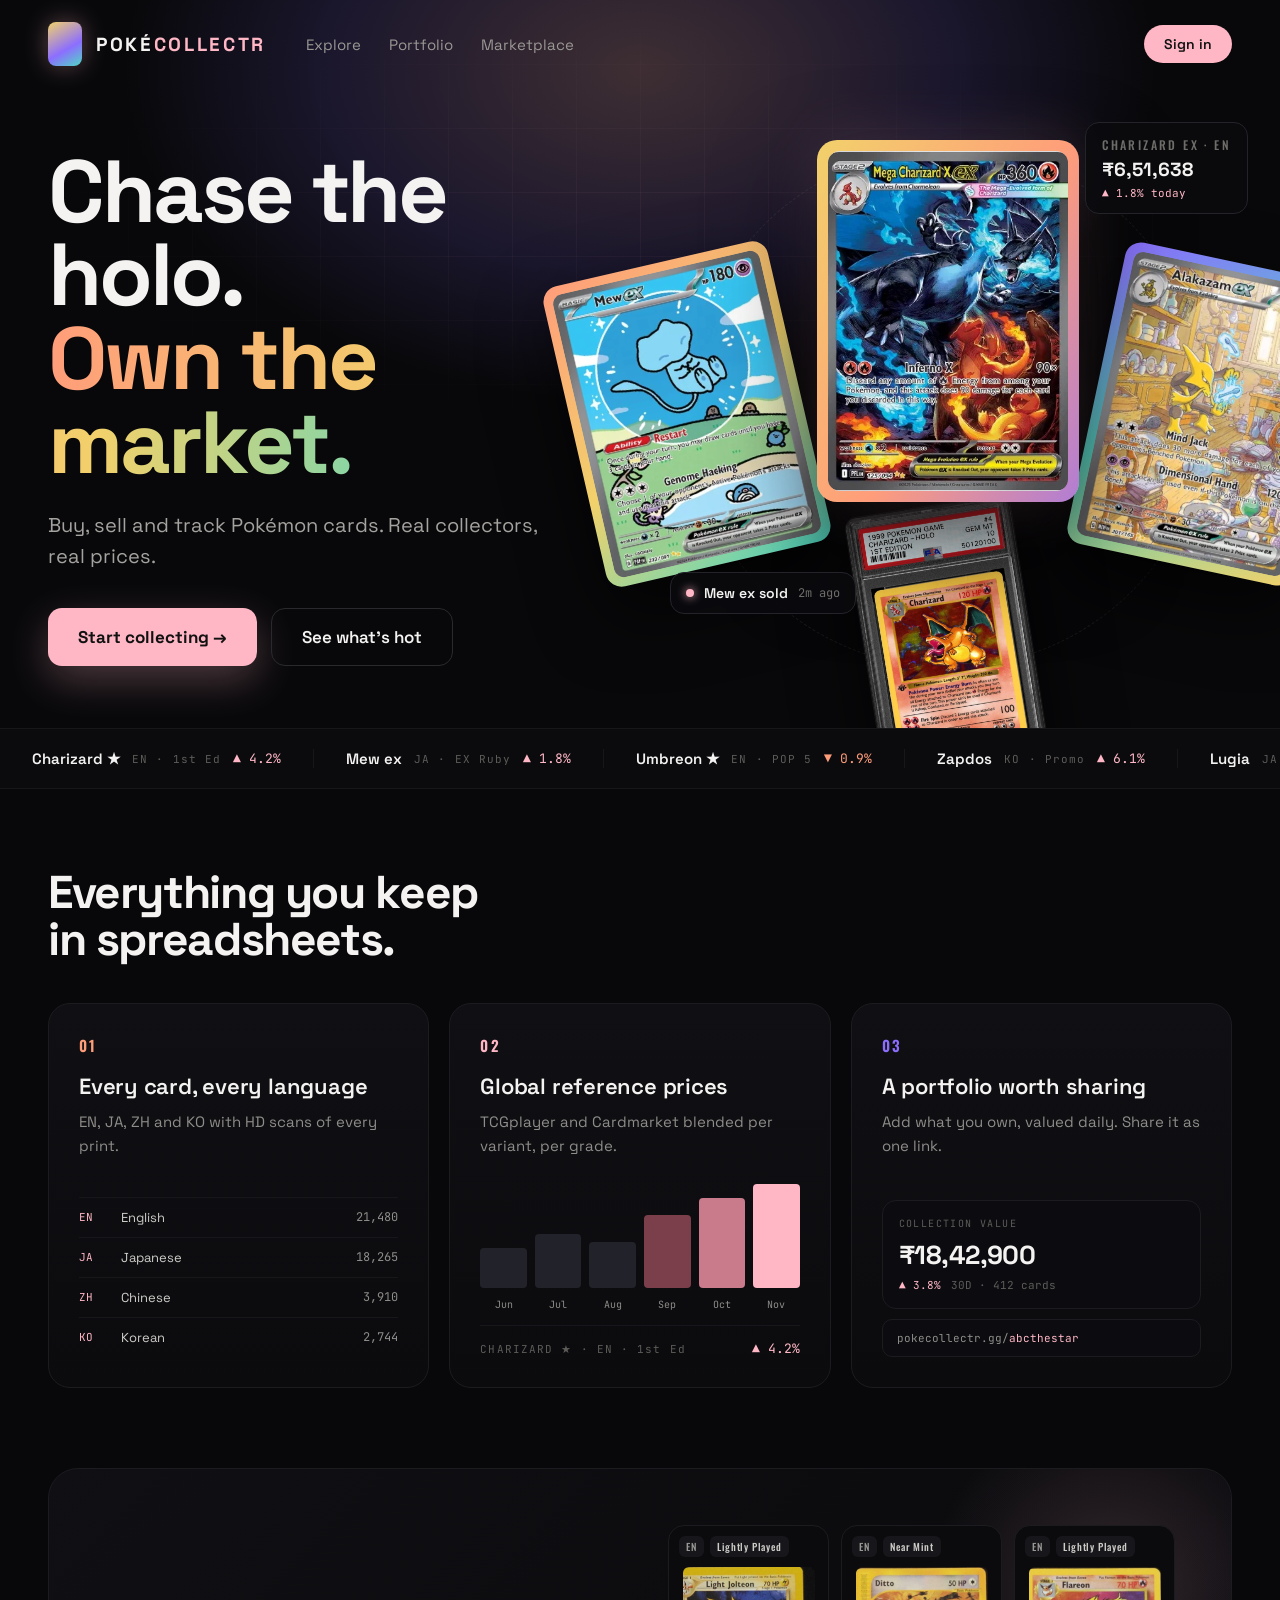
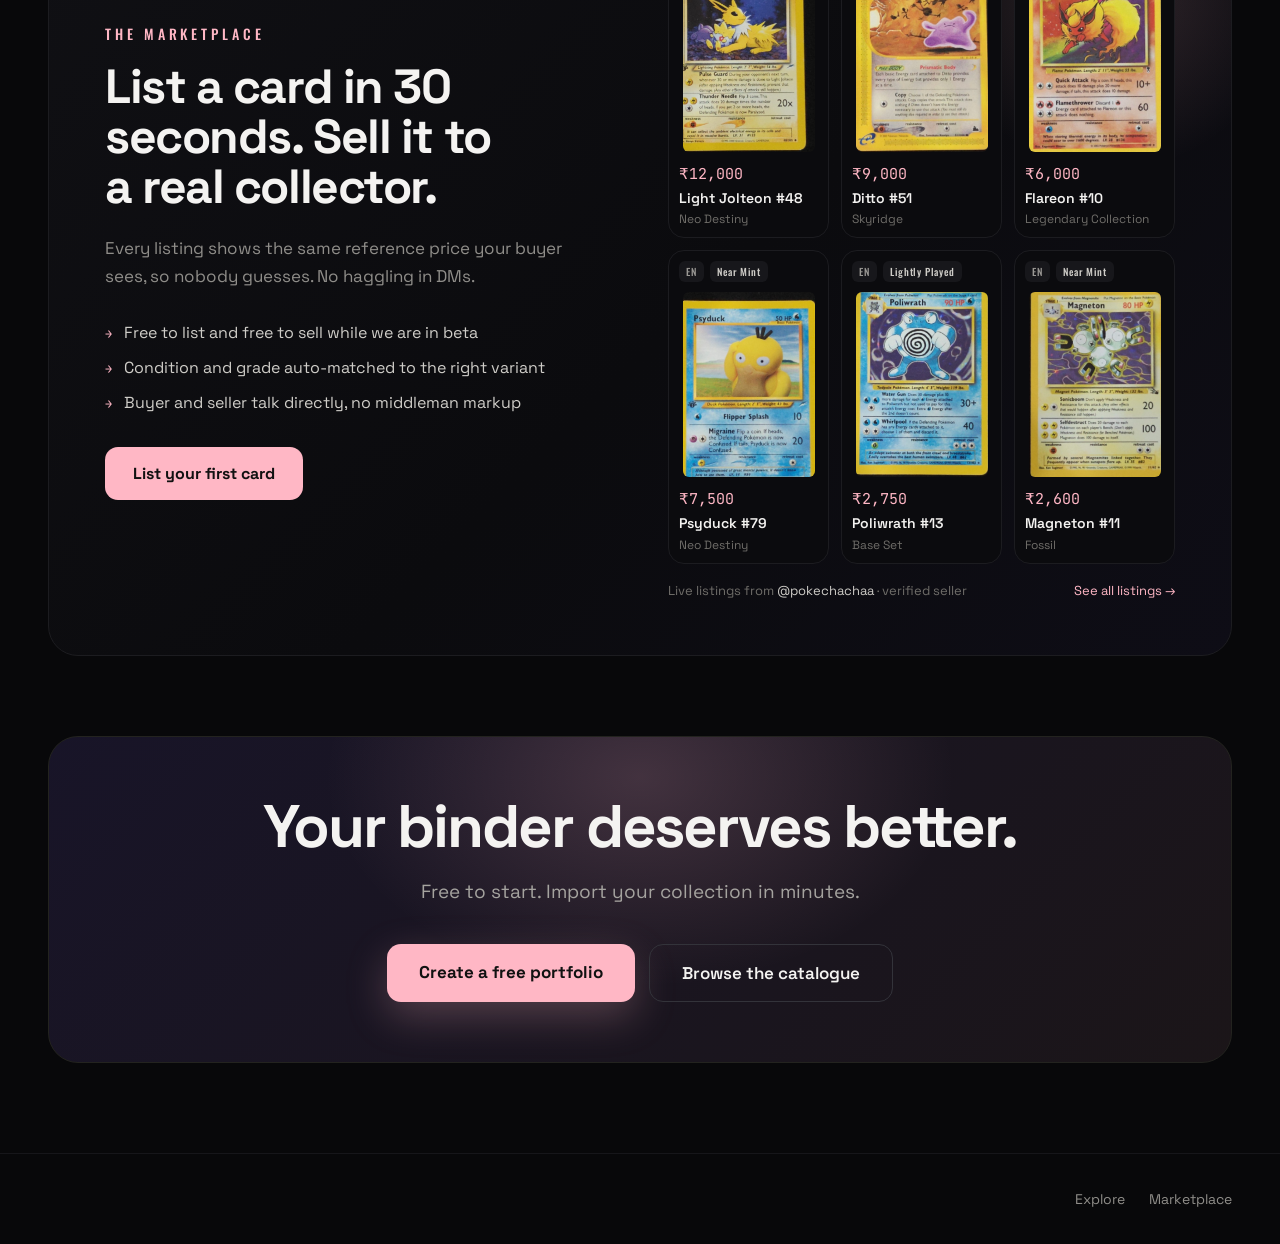
==== commit 1ad1aaf8: "Rearrange hero cards into a diamond layout Mega Charizard X ex (center card) pushed up to the top po" ====
--- a/index.html
+++ b/index.html
@@ -54,7 +54,7 @@
         <div class="hero-ring"></div>
 
         <div class="card-fan">
-          <div class="card-tilt grail-card" data-tilt data-base="rotate(-24deg)">
+          <div class="card-tilt grail-card" data-tilt data-base="rotate(-9deg)">
             <img class="grail-art" src="assets/cards/1999-pokemon-game-4-charizard-holo-gem-mt-10-1st-edition-94242.webp" alt="1999 Pokémon Game Charizard, Holo, 1st Edition, PSA 10 Gem Mint">
           </div>
 
--- a/styles.css
+++ b/styles.css
@@ -134,8 +134,8 @@
 .card-tilt { position: absolute; transition: transform .35s ease; }
 .card-left { left: -116px; top: 112px; width: 230px; transform: rotate(-13deg); }
 .card-right { right: -116px; top: 112px; width: 230px; transform: rotate(12deg); }
-.card-center { left: 50%; top: 24px; width: 262px; margin-left: -131px; animation: floaty 6s ease-in-out infinite; z-index: 3; }
-.grail-card { right: -160px; top: 300px; width: 150px; z-index: 0; transform: rotate(19deg); }
+.card-center { left: 50%; top: -8px; width: 262px; margin-left: -131px; animation: floaty 6s ease-in-out infinite; z-index: 3; }
+.grail-card { left: 50%; top: 356px; width: 168px; margin-left: -84px; z-index: 1; transform: rotate(-9deg); }
 .grail-art {
   display: block; width: 100%; height: auto; border-radius: 12px;
   box-shadow: 0 30px 70px rgba(0, 0, 0, .65); border: 1px solid rgba(255, 255, 255, .06);
@@ -416,8 +416,8 @@
   .card-fan { width: 280px; height: 280px; }
   .card-left { left: -56px; top: 58px; width: 118px; }
   .card-right { right: -56px; top: 58px; width: 118px; }
-  .card-center { top: 10px; width: 134px; margin-left: -67px; }
-  .grail-card { right: -92px; top: 161px; width: 94px; }
+  .card-center { top: -4px; width: 134px; margin-left: -67px; }
+  .grail-card { left: 50%; top: 192px; width: 90px; margin-left: -45px; }
   .grail-art { border-radius: 7px; }
   .card-frame { padding: 6px; border-radius: 11px; }
   .card-frame-center { padding: 7px; border-radius: 14px; }
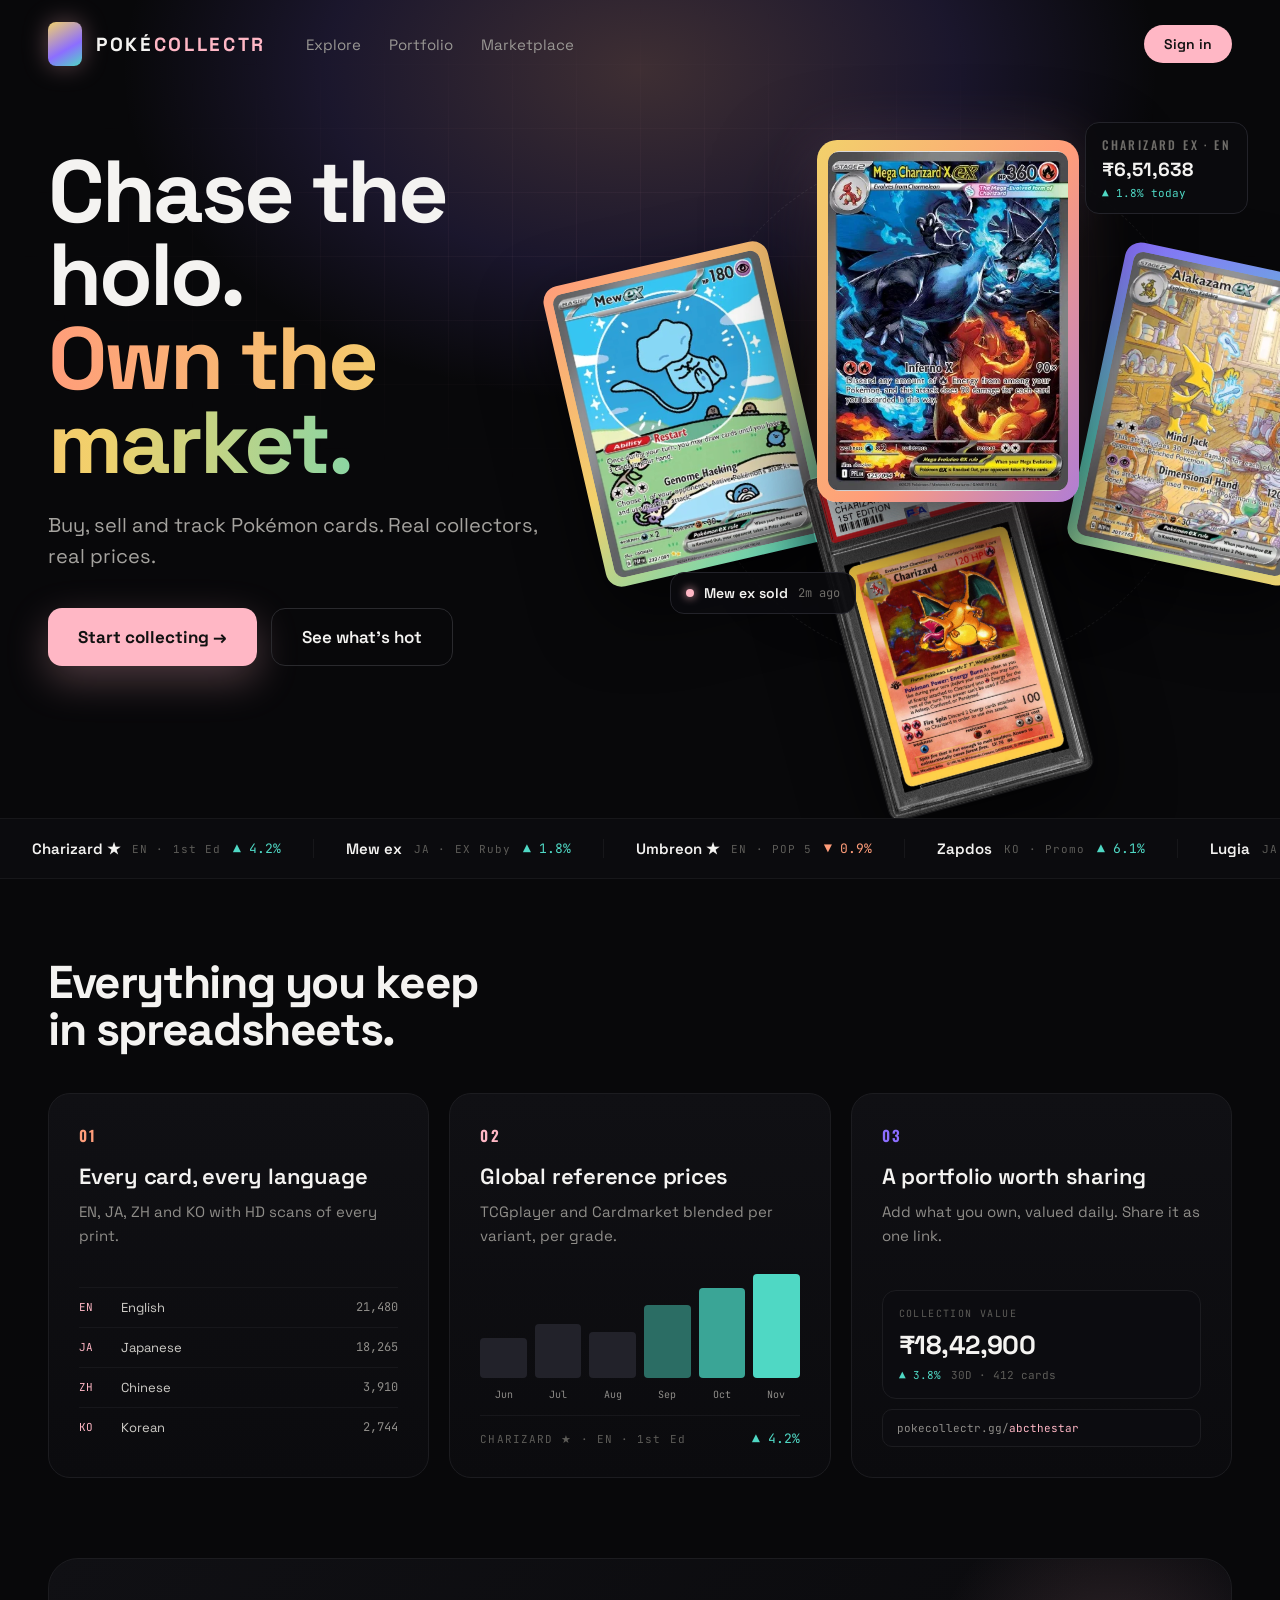
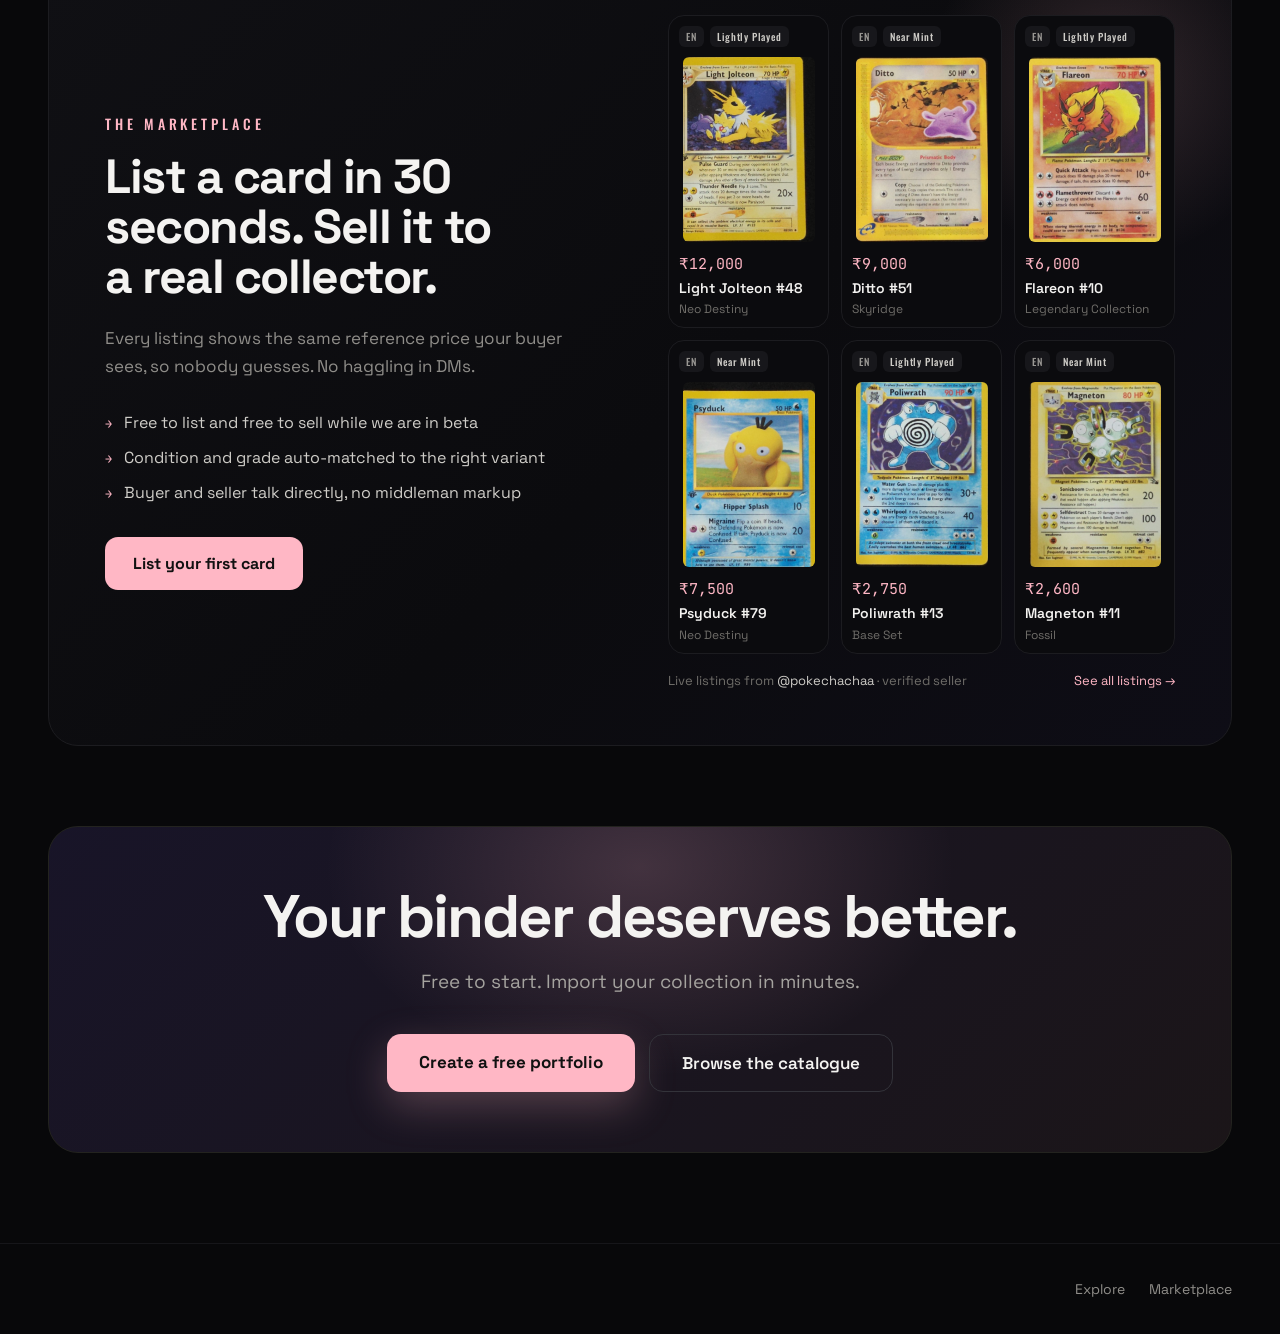
==== commit 44bedba6: "Revert price deltas to teal, enlarge and reslant the grail card Price-movement indicators (hero pric" ====
--- a/index.html
+++ b/index.html
@@ -54,7 +54,7 @@
         <div class="hero-ring"></div>
 
         <div class="card-fan">
-          <div class="card-tilt grail-card" data-tilt data-base="rotate(-9deg)">
+          <div class="card-tilt grail-card" data-tilt data-base="rotate(-15deg)">
             <img class="grail-art" src="assets/cards/1999-pokemon-game-4-charizard-holo-gem-mt-10-1st-edition-94242.webp" alt="1999 Pokémon Game Charizard, Holo, 1st Edition, PSA 10 Gem Mint">
           </div>
 
@@ -169,9 +169,9 @@
             <div class="chart-bar" style="height:38%;background:#22222a"></div>
             <div class="chart-bar" style="height:52%;background:#22222a"></div>
             <div class="chart-bar" style="height:44%;background:#22222a"></div>
-            <div class="chart-bar" style="height:70%;background:#7a3f4a"></div>
-            <div class="chart-bar" style="height:86%;background:#c97b8c"></div>
-            <div class="chart-bar" style="height:100%;background:#FFB7C5"></div>
+            <div class="chart-bar" style="height:70%;background:#2b6d64"></div>
+            <div class="chart-bar" style="height:86%;background:#3aa596"></div>
+            <div class="chart-bar" style="height:100%;background:#4fd8c4"></div>
           </div>
           <div class="chart-labels">
             <div class="chart-label">Jun</div>
--- a/styles.css
+++ b/styles.css
@@ -20,7 +20,7 @@
 
 /* ---------- hero wrap ---------- */
 
-.hero-wrap { position: relative; overflow: hidden; padding-bottom: 40px; }
+.hero-wrap { position: relative; overflow: hidden; padding-bottom: 130px; }
 
 .ambient-glow {
   position: absolute; top: -380px; left: 50%; transform: translateX(-50%);
@@ -135,7 +135,7 @@
 .card-left { left: -116px; top: 112px; width: 230px; transform: rotate(-13deg); }
 .card-right { right: -116px; top: 112px; width: 230px; transform: rotate(12deg); }
 .card-center { left: 50%; top: -8px; width: 262px; margin-left: -131px; animation: floaty 6s ease-in-out infinite; z-index: 3; }
-.grail-card { left: 50%; top: 356px; width: 168px; margin-left: -84px; z-index: 1; transform: rotate(-9deg); }
+.grail-card { left: 50%; top: 300px; width: 212px; margin-left: -106px; z-index: 1; transform: rotate(-15deg); }
 .grail-art {
   display: block; width: 100%; height: auto; border-radius: 12px;
   box-shadow: 0 30px 70px rgba(0, 0, 0, .65); border: 1px solid rgba(255, 255, 255, .06);
@@ -175,7 +175,7 @@
 .price-tile-label { font-family: 'Oswald', sans-serif; font-weight: 500; font-size: 12px; letter-spacing: .2em; color: #6f6d69; }
 .price-tile-value { font-size: 19px; font-weight: 700; }
 .price-tile-delta { font-family: 'JetBrains Mono', monospace; font-size: 11px; }
-.price-tile-delta.up { color: #FFB7C5; }
+.price-tile-delta.up { color: #4fd8c4; }
 
 .sold-tile {
   position: absolute; left: 6px; bottom: 74px; display: flex; align-items: center; gap: 10px;
@@ -201,7 +201,7 @@
 .ticker-name { font-size: 15px; font-weight: 600; }
 .ticker-meta { font-family: 'JetBrains Mono', monospace; font-size: 11px; letter-spacing: .1em; color: #5d5c58; }
 .ticker-delta { font-family: 'JetBrains Mono', monospace; font-size: 13px; }
-.ticker-delta.up { color: #FFB7C5; }
+.ticker-delta.up { color: #4fd8c4; }
 .ticker-delta.down { color: #ff9d7a; }
 
 /* ---------- features ---------- */
@@ -253,14 +253,14 @@
 }
 .chart-footer-name { font-family: 'JetBrains Mono', monospace; font-size: 11px; letter-spacing: .1em; color: #5d5c58; }
 .chart-footer-delta { font-family: 'JetBrains Mono', monospace; font-size: 13px; }
-.chart-footer-delta.up { margin-left: auto; color: #FFB7C5; }
+.chart-footer-delta.up { margin-left: auto; color: #4fd8c4; }
 
 .portfolio-value-card { padding: 16px; border-radius: 14px; background: #0c0c10; border: 1px solid #1c1c20; }
 .portfolio-label { font-family: 'JetBrains Mono', monospace; font-size: 10px; letter-spacing: .14em; color: #5d5c58; }
 .portfolio-value { margin-top: 8px; font-size: 26px; font-weight: 700; letter-spacing: -.02em; }
 .portfolio-meta { display: flex; align-items: center; gap: 10px; margin-top: 6px; }
 .portfolio-delta { font-family: 'JetBrains Mono', monospace; font-size: 11px; }
-.portfolio-delta.up { color: #FFB7C5; }
+.portfolio-delta.up { color: #4fd8c4; }
 .portfolio-period { font-family: 'JetBrains Mono', monospace; font-size: 11px; color: #5d5c58; }
 
 .portfolio-link {
@@ -417,7 +417,8 @@
   .card-left { left: -56px; top: 58px; width: 118px; }
   .card-right { right: -56px; top: 58px; width: 118px; }
   .card-center { top: -4px; width: 134px; margin-left: -67px; }
-  .grail-card { left: 50%; top: 192px; width: 90px; margin-left: -45px; }
+  .hero-wrap { padding-bottom: 70px; }
+  .grail-card { left: 50%; top: 161px; width: 114px; margin-left: -57px; transform: rotate(-15deg); }
   .grail-art { border-radius: 7px; }
   .card-frame { padding: 6px; border-radius: 11px; }
   .card-frame-center { padding: 7px; border-radius: 14px; }
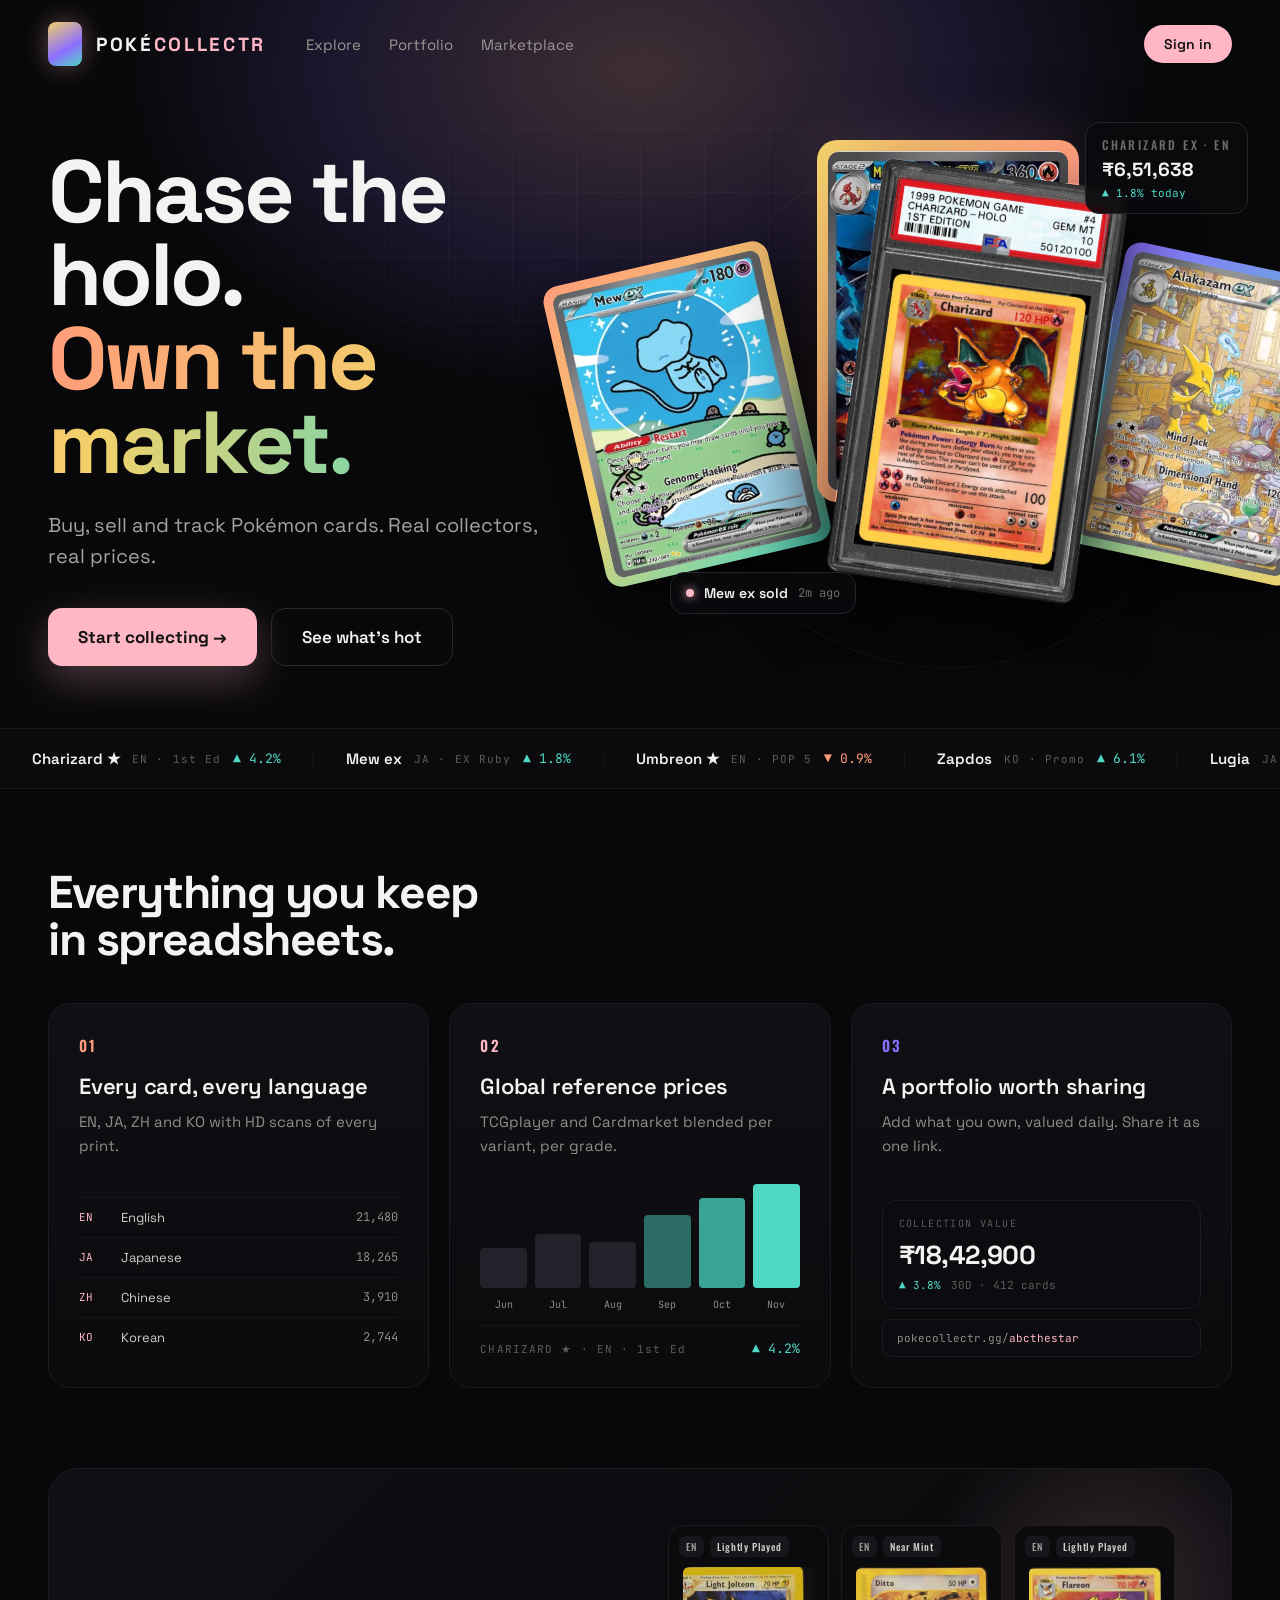
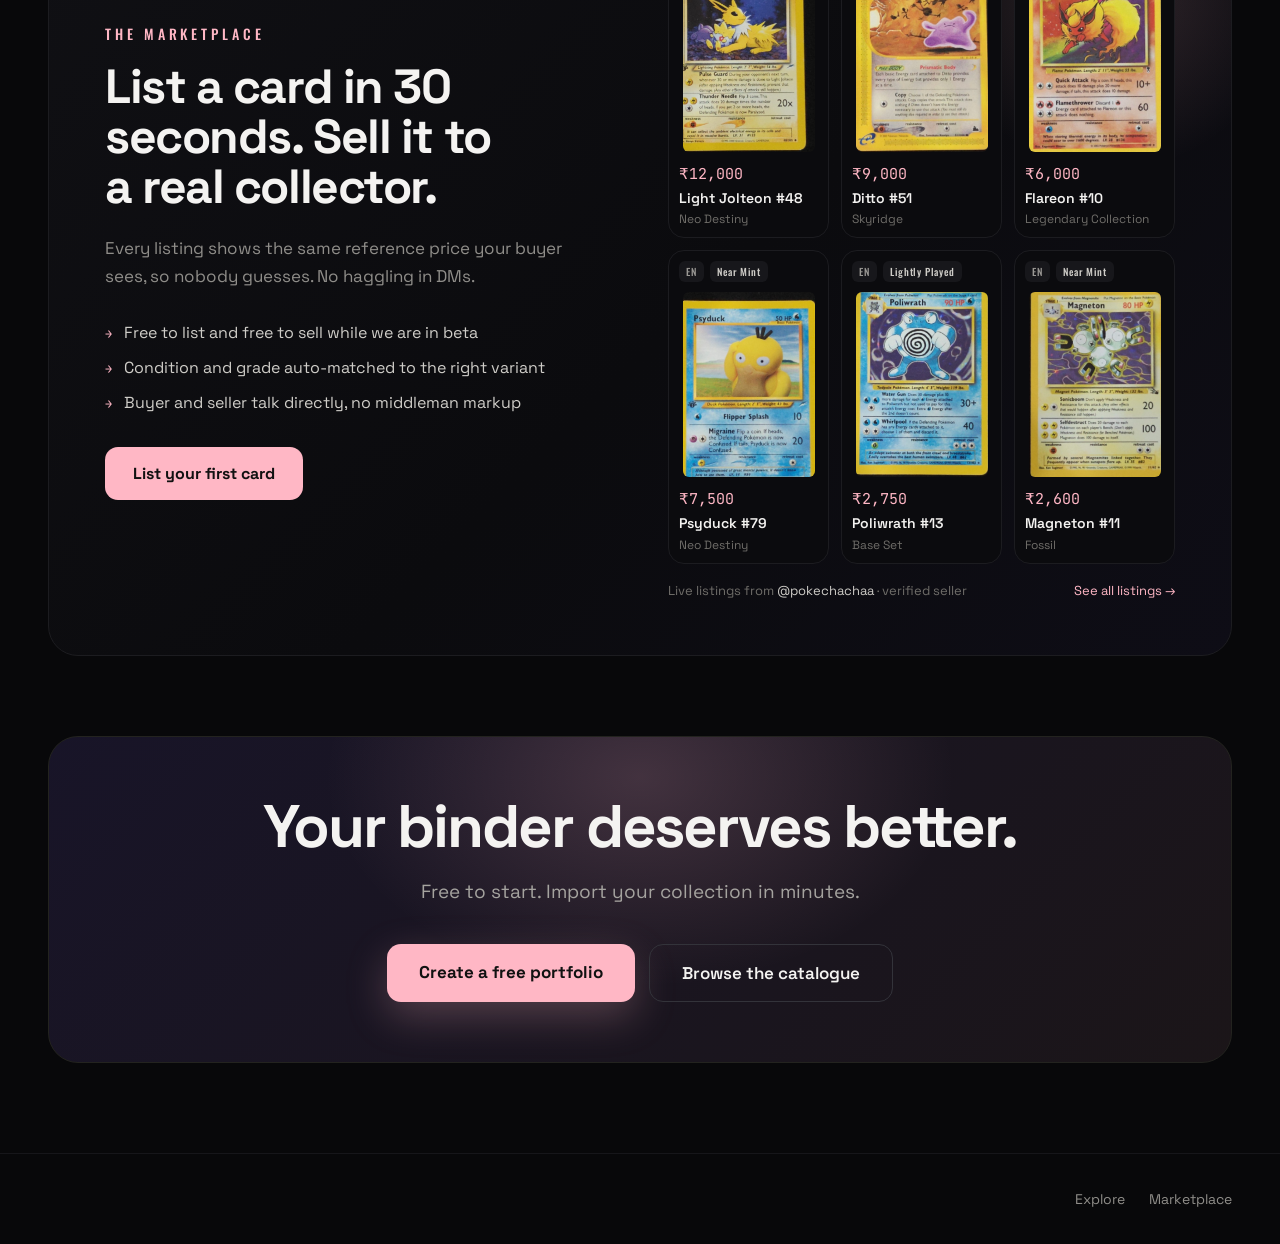
==== commit c00d2a2a: "Overlap grail card on Mega Charizard, make it float like the others Moved the 1999 Base Set Charizar" ====
--- a/index.html
+++ b/index.html
@@ -54,7 +54,7 @@
         <div class="hero-ring"></div>
 
         <div class="card-fan">
-          <div class="card-tilt grail-card" data-tilt data-base="rotate(-15deg)">
+          <div class="card-tilt grail-card" data-tilt data-base="rotate(8deg)">
             <img class="grail-art" src="assets/cards/1999-pokemon-game-4-charizard-holo-gem-mt-10-1st-edition-94242.webp" alt="1999 Pokémon Game Charizard, Holo, 1st Edition, PSA 10 Gem Mint">
           </div>
 
--- a/styles.css
+++ b/styles.css
@@ -6,7 +6,10 @@
 
 @keyframes holo { 0% { background-position: 0% 50%; } 100% { background-position: 200% 50%; } }
 @keyframes marquee { 0% { transform: translateX(0); } 100% { transform: translateX(-50%); } }
-@keyframes floaty { 0%, 100% { transform: translateY(0); } 50% { transform: translateY(-14px); } }
+@keyframes floaty {
+  0%, 100% { transform: var(--floaty-base, ) translateY(0); }
+  50% { transform: var(--floaty-base, ) translateY(-14px); }
+}
 @keyframes glowpulse { 0%, 100% { opacity: .45; } 50% { opacity: .9; } }
 @keyframes spinslow { 0% { transform: rotate(0deg); } 100% { transform: rotate(360deg); } }
 
@@ -20,7 +23,7 @@
 
 /* ---------- hero wrap ---------- */
 
-.hero-wrap { position: relative; overflow: hidden; padding-bottom: 130px; }
+.hero-wrap { position: relative; overflow: hidden; padding-bottom: 40px; }
 
 .ambient-glow {
   position: absolute; top: -380px; left: 50%; transform: translateX(-50%);
@@ -135,7 +138,11 @@
 .card-left { left: -116px; top: 112px; width: 230px; transform: rotate(-13deg); }
 .card-right { right: -116px; top: 112px; width: 230px; transform: rotate(12deg); }
 .card-center { left: 50%; top: -8px; width: 262px; margin-left: -131px; animation: floaty 6s ease-in-out infinite; z-index: 3; }
-.grail-card { left: 50%; top: 300px; width: 212px; margin-left: -106px; z-index: 1; transform: rotate(-15deg); }
+.grail-card {
+  left: 50%; top: 24px; width: 250px; margin-left: -95px; z-index: 4;
+  --floaty-base: rotate(8deg); transform: rotate(8deg);
+  animation: floaty 6s ease-in-out infinite; animation-delay: -3s;
+}
 .grail-art {
   display: block; width: 100%; height: auto; border-radius: 12px;
   box-shadow: 0 30px 70px rgba(0, 0, 0, .65); border: 1px solid rgba(255, 255, 255, .06);
@@ -417,8 +424,7 @@
   .card-left { left: -56px; top: 58px; width: 118px; }
   .card-right { right: -56px; top: 58px; width: 118px; }
   .card-center { top: -4px; width: 134px; margin-left: -67px; }
-  .hero-wrap { padding-bottom: 70px; }
-  .grail-card { left: 50%; top: 161px; width: 114px; margin-left: -57px; transform: rotate(-15deg); }
+  .grail-card { top: 13px; width: 135px; margin-left: -51px; transform: rotate(8deg); }
   .grail-art { border-radius: 7px; }
   .card-frame { padding: 6px; border-radius: 11px; }
   .card-frame-center { padding: 7px; border-radius: 14px; }
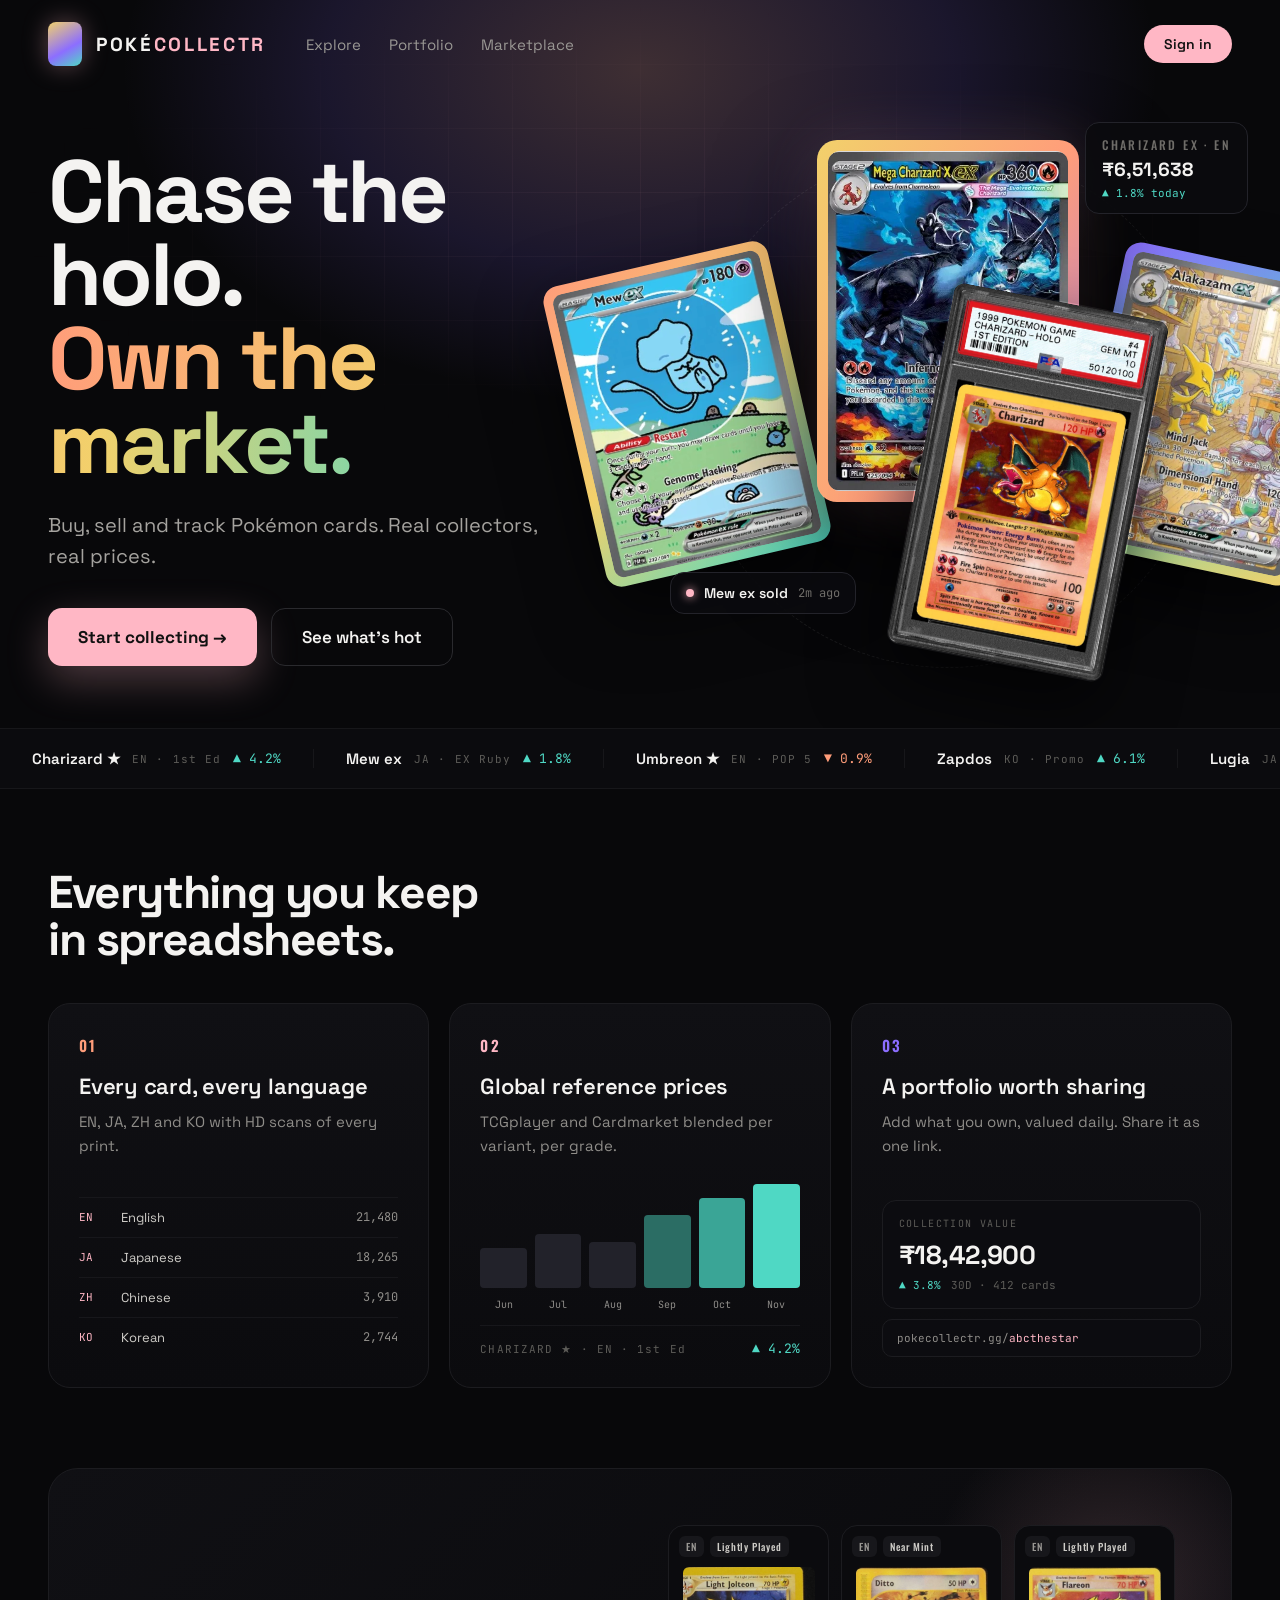
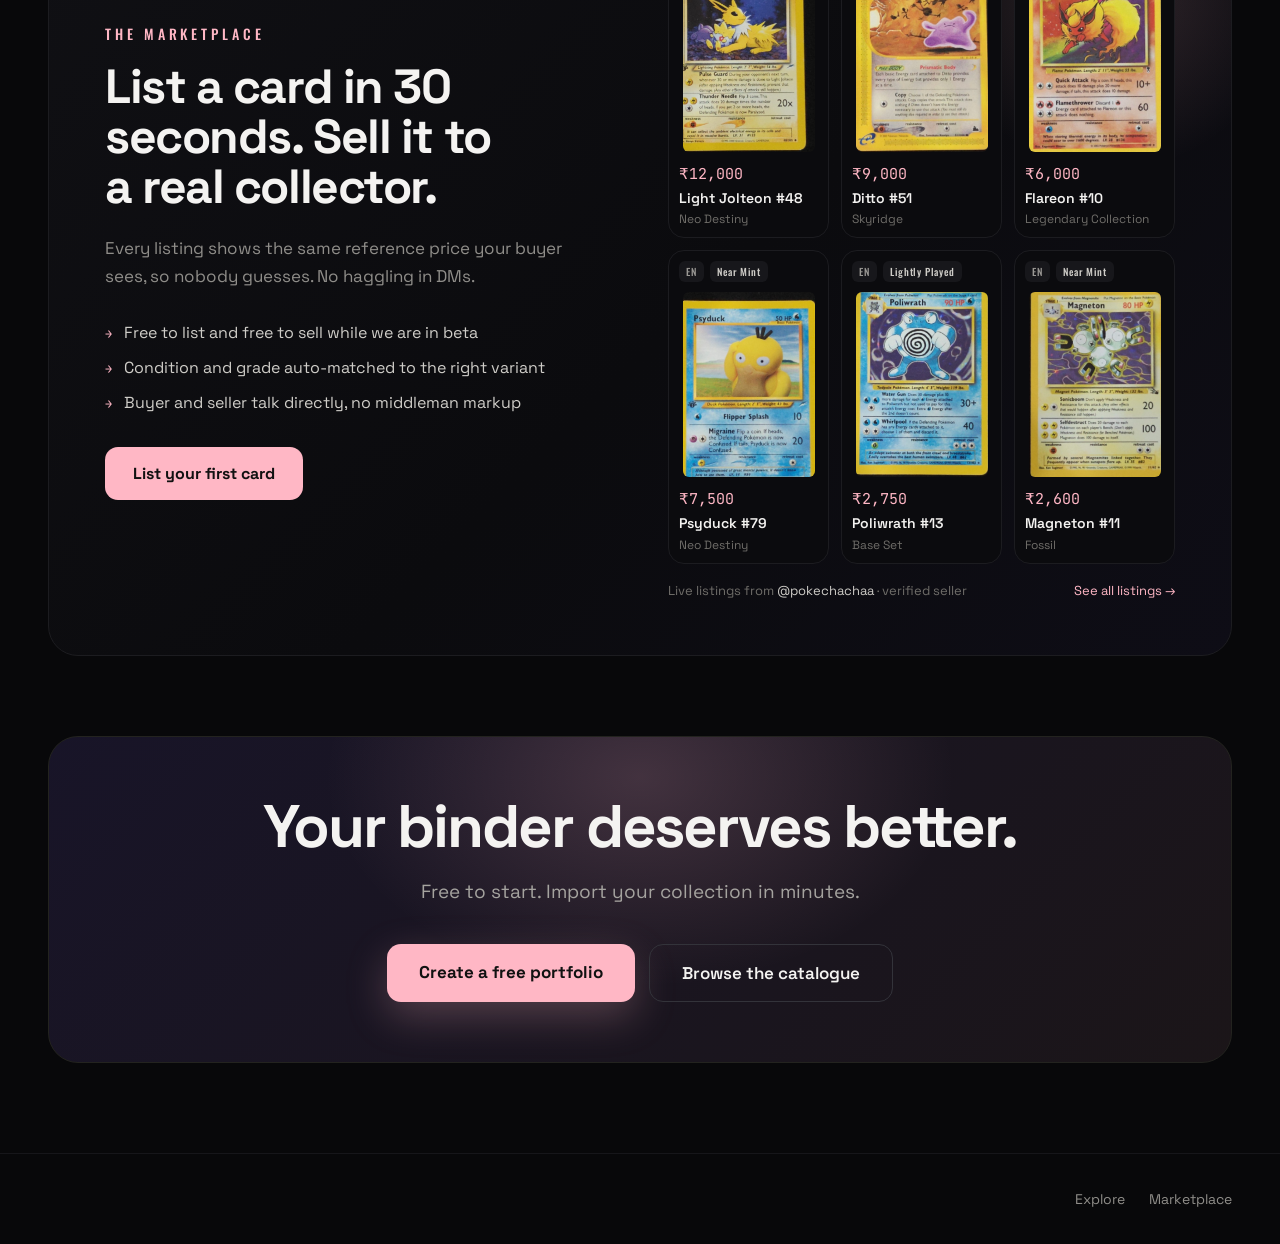
==== commit c54eff57: "Rebalance grail card so all 4 hero cards stay clearly visible The previous overlap was too aggressiv" ====
--- a/index.html
+++ b/index.html
@@ -54,7 +54,7 @@
         <div class="hero-ring"></div>
 
         <div class="card-fan">
-          <div class="card-tilt grail-card" data-tilt data-base="rotate(8deg)">
+          <div class="card-tilt grail-card" data-tilt data-base="rotate(11deg)">
             <img class="grail-art" src="assets/cards/1999-pokemon-game-4-charizard-holo-gem-mt-10-1st-edition-94242.webp" alt="1999 Pokémon Game Charizard, Holo, 1st Edition, PSA 10 Gem Mint">
           </div>
 
--- a/styles.css
+++ b/styles.css
@@ -139,8 +139,8 @@
 .card-right { right: -116px; top: 112px; width: 230px; transform: rotate(12deg); }
 .card-center { left: 50%; top: -8px; width: 262px; margin-left: -131px; animation: floaty 6s ease-in-out infinite; z-index: 3; }
 .grail-card {
-  left: 50%; top: 24px; width: 250px; margin-left: -95px; z-index: 4;
-  --floaty-base: rotate(8deg); transform: rotate(8deg);
+  left: 50%; top: 150px; width: 220px; margin-left: -30px; z-index: 4;
+  --floaty-base: rotate(11deg); transform: rotate(11deg);
   animation: floaty 6s ease-in-out infinite; animation-delay: -3s;
 }
 .grail-art {
@@ -424,7 +424,7 @@
   .card-left { left: -56px; top: 58px; width: 118px; }
   .card-right { right: -56px; top: 58px; width: 118px; }
   .card-center { top: -4px; width: 134px; margin-left: -67px; }
-  .grail-card { top: 13px; width: 135px; margin-left: -51px; transform: rotate(8deg); }
+  .grail-card { top: 81px; width: 118px; margin-left: -16px; transform: rotate(11deg); }
   .grail-art { border-radius: 7px; }
   .card-frame { padding: 6px; border-radius: 11px; }
   .card-frame-center { padding: 7px; border-radius: 14px; }
